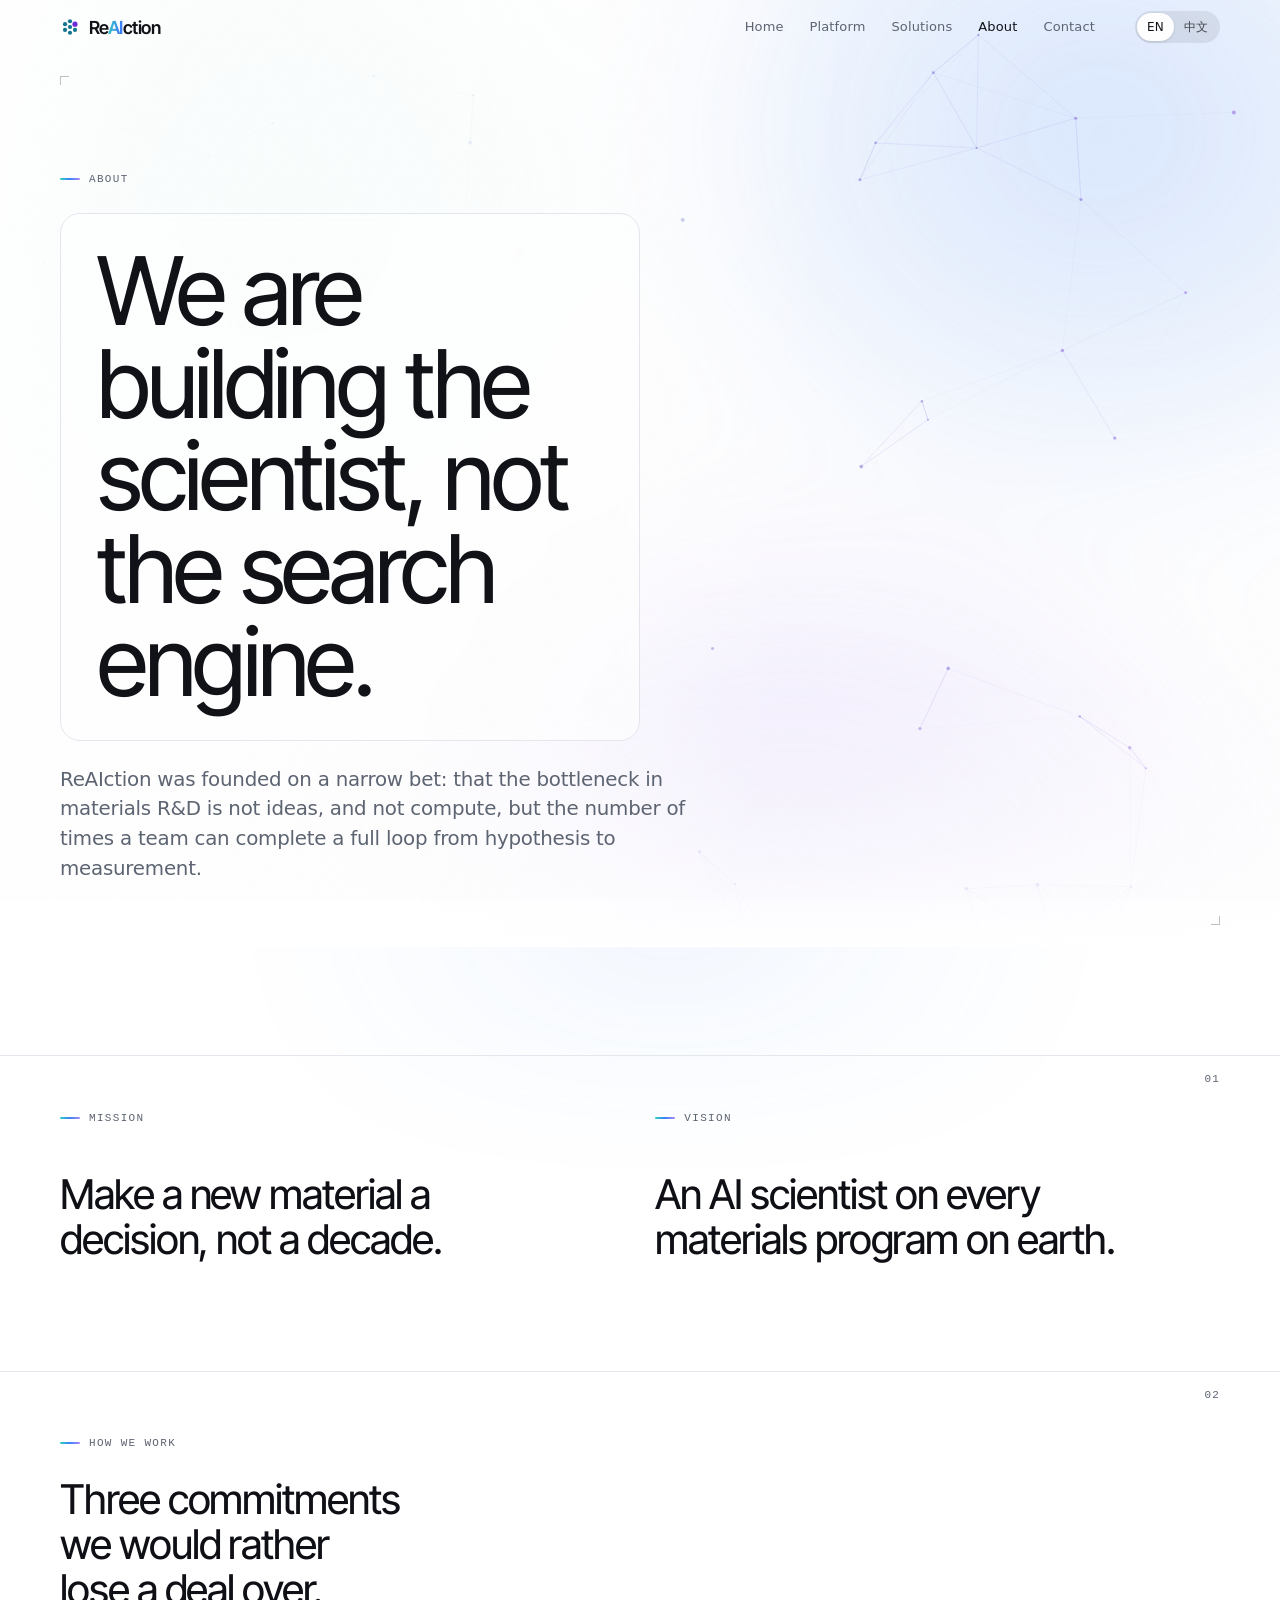
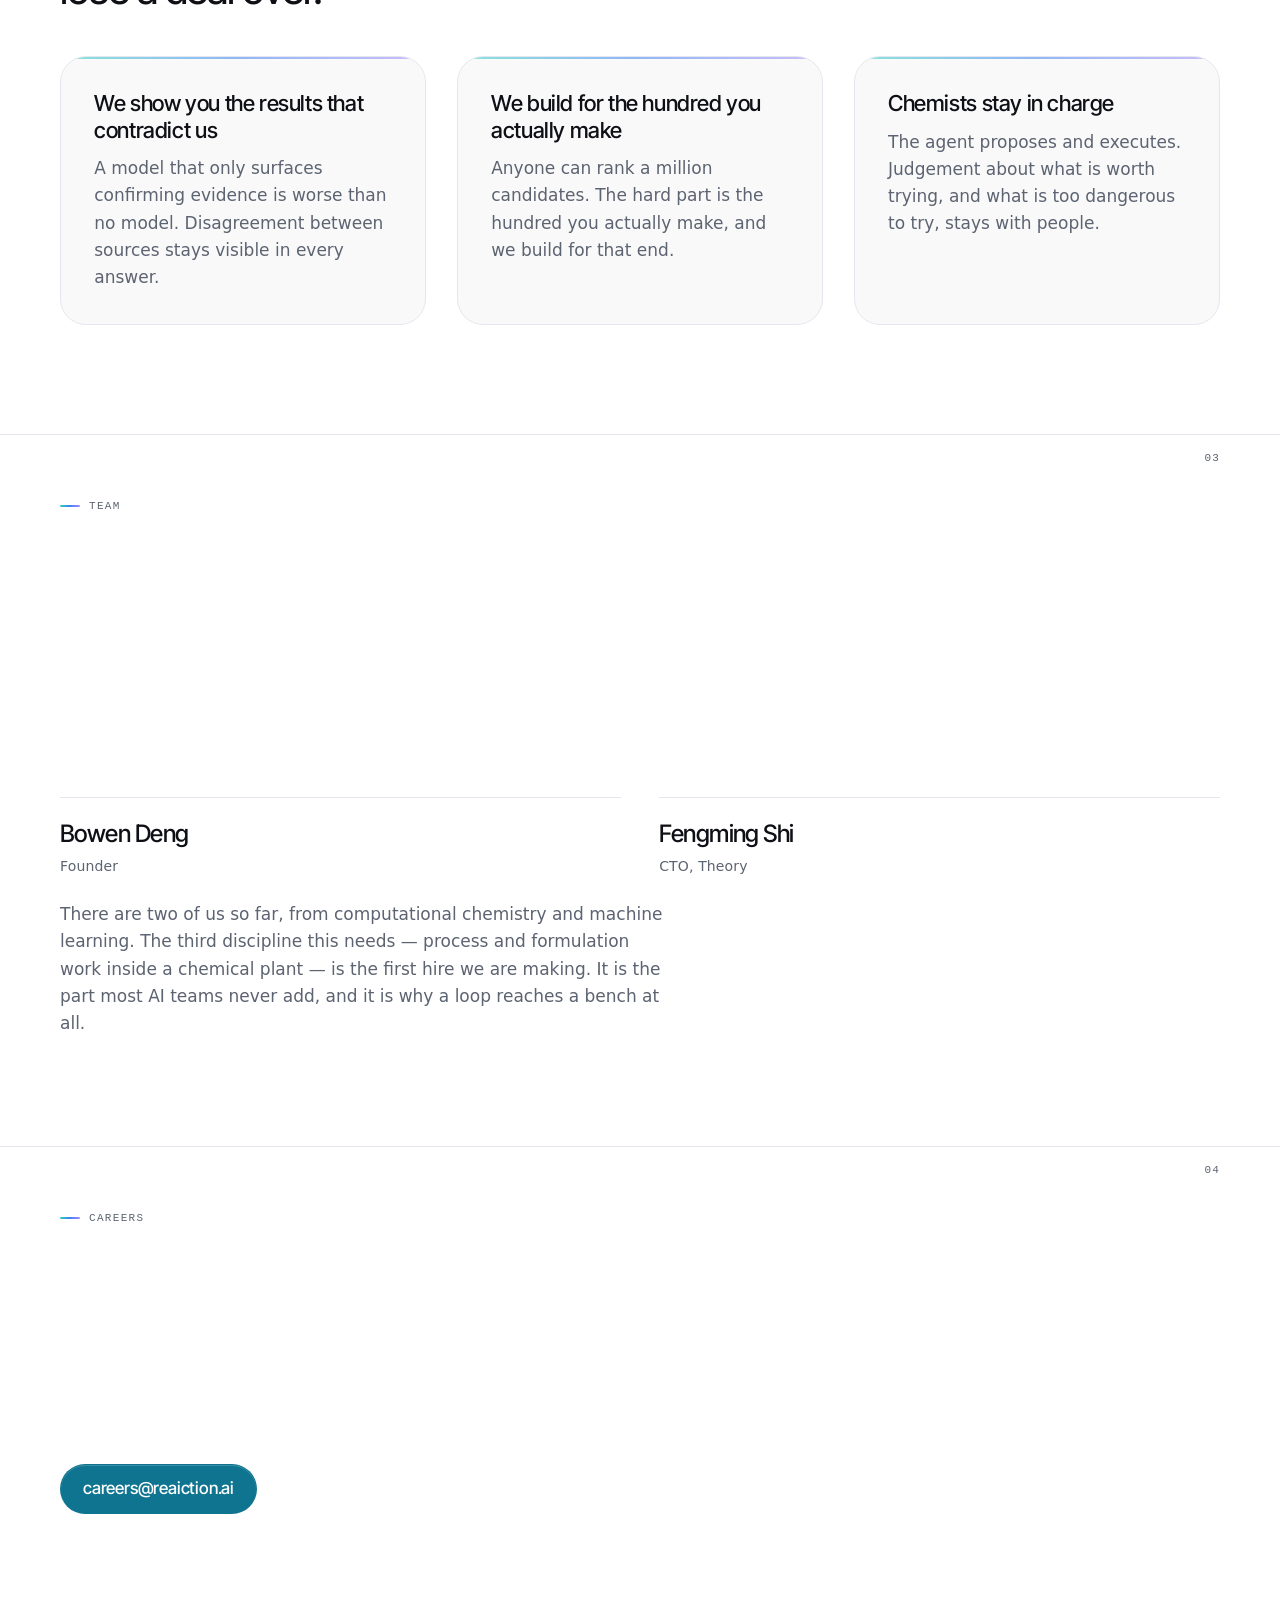
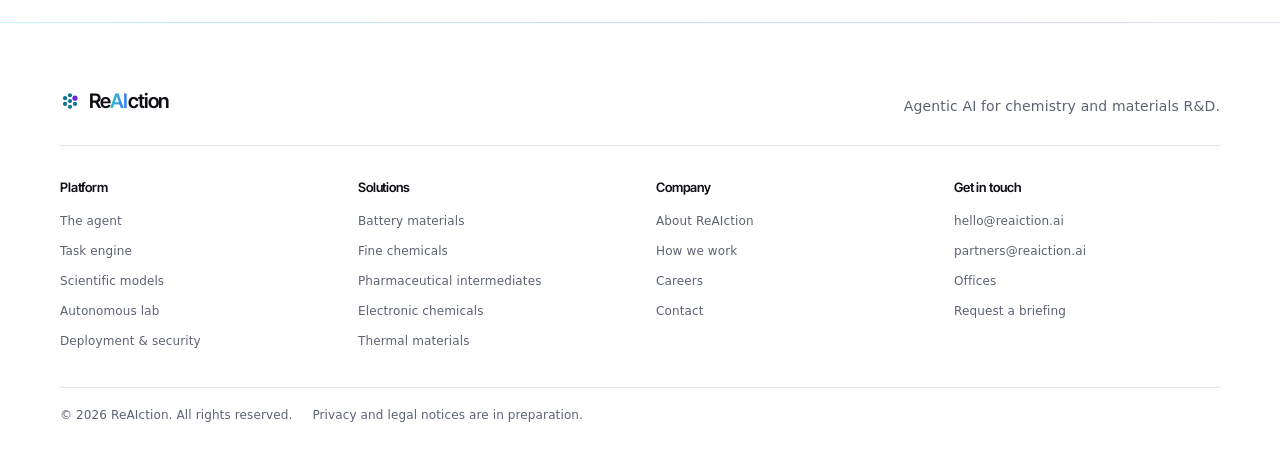
==== about.html @ 0afb1548 "Initial site Static, no build step and no runtime dependencies. Five pages sharing one stylesheet an" ====
<!DOCTYPE html>
<html lang="en" data-lang="en">
<head>
<meta charset="utf-8">
<meta name="viewport" content="width=device-width, initial-scale=1, viewport-fit=cover">
<title data-en="About — ReAIction" data-zh="关于 — 反衍">About — ReAIction</title>
<meta name="description" data-en-content="ReAIction builds agentic AI for materials R&amp;D. Mission, principles, team, and careers." data-zh-content="反衍为材料研发打造智能体 AI。使命、原则、团队与招聘。" content="ReAIction builds agentic AI for materials R&amp;D. Mission, principles, team, and careers.">
<meta name="theme-color" content="#ffffff" media="(prefers-color-scheme: light)">
<meta name="theme-color" content="#000000" media="(prefers-color-scheme: dark)">
<link rel="canonical" href="https://reaiction.github.io/about.html">
<meta property="og:type" content="website">
<meta property="og:site_name" content="ReAIction">
<meta property="og:title" content="About — ReAIction">
<meta property="og:description" content="ReAIction builds agentic AI for materials R&amp;D. Mission, principles, team, and careers.">
<meta property="og:url" content="https://reaiction.github.io/about.html">
<meta property="og:image" content="https://reaiction.github.io/assets/img/og.png">
<meta property="og:image:width" content="1200">
<meta property="og:image:height" content="630">
<meta property="og:image:alt" content="ReAIction — the model proposes it, our lab makes it.">
<meta name="twitter:card" content="summary_large_image">
<meta name="twitter:title" content="About — ReAIction">
<meta name="twitter:description" content="ReAIction builds agentic AI for materials R&amp;D. Mission, principles, team, and careers.">
<meta name="twitter:image" content="https://reaiction.github.io/assets/img/og.png">
<link rel="icon" href="assets/img/mark.svg" type="image/svg+xml">
<link rel="apple-touch-icon" href="assets/img/apple-touch-icon.png">
<link rel="preconnect" href="https://fonts.googleapis.com">
<link rel="preconnect" href="https://fonts.gstatic.com" crossorigin>
<link rel="stylesheet" href="https://fonts.googleapis.com/css2?family=Inter+Tight:wght@300..700&display=swap">
<link rel="stylesheet" href="assets/css/reaiction.css">
</head>
<body>
<a class="skip" href="#main" data-en="Skip to content" data-zh="跳到正文">Skip to content</a>
<header class="header">
  <div class="header__in">
    <a class="brand" href="index.html" data-en-aria-label="ReAIction, home" data-zh-aria-label="反衍 ReAIction，首页" aria-label="ReAIction, home">
      <svg class="brand__mark" width="20" height="20" viewBox="0 0 24 24" aria-hidden="true"><circle cx="12.00" cy="5.10" r="2.5" fill="var(--dry)"/><circle cx="17.98" cy="8.55" r="3.1" fill="var(--wet)"/><circle cx="17.98" cy="15.45" r="2.5" fill="var(--dry)"/><circle cx="12.00" cy="18.90" r="2.5" fill="var(--dry)"/><circle cx="6.02" cy="15.45" r="2.5" fill="var(--dry)"/><circle cx="6.02" cy="8.55" r="2.5" fill="var(--dry)"/><circle cx="12" cy="12" r="2.5" fill="var(--dry)"/></svg><span class="brand__word">Re<span class="brand__ai">AI</span>ction</span><span class="brand__zh" aria-hidden="true">反衍</span>
    </a>
    <nav class="nav" data-en-aria-label="Main" data-zh-aria-label="主导航" aria-label="Main"><a href="index.html" data-en="Home" data-zh="首页">Home</a><a href="technology.html" data-en="Platform" data-zh="平台">Platform</a><a href="solutions.html" data-en="Solutions" data-zh="解决方案">Solutions</a><a href="about.html" data-en="About" data-zh="关于">About</a><a href="contact.html" data-en="Contact" data-zh="联系">Contact</a></nav>
    <div class="header__end">
      <div class="lang" role="group" data-en-aria-label="Language" data-zh-aria-label="语言" aria-label="Language">
        <button type="button" data-lang="en" aria-pressed="true">EN</button>
        <button type="button" data-lang="zh" lang="zh-Hans" aria-pressed="false">中文</button>
      </div>
      <button class="burger" type="button" aria-expanded="false" aria-controls="menu"
              data-en-aria-label="Menu" data-zh-aria-label="菜单" aria-label="Menu">
        <span></span><span></span>
      </button>
    </div>
  </div>
</header>
<nav class="sheet" id="menu" data-open="false" data-en-aria-label="Main" data-zh-aria-label="主导航" aria-label="Main"><a href="index.html" data-en="Home" data-zh="首页">Home</a><a href="technology.html" data-en="Platform" data-zh="平台">Platform</a><a href="solutions.html" data-en="Solutions" data-zh="解决方案">Solutions</a><a href="about.html" data-en="About" data-zh="关于">About</a><a href="contact.html" data-en="Contact" data-zh="联系">Contact</a></nav>
<main id="main" tabindex="-1">

<section class="cover" data-cover="short">
  <canvas class="cover__field" aria-hidden="true"></canvas>
  <div class="cover__bloom" aria-hidden="true"></div>
  <div class="cover__scrim" aria-hidden="true"></div>
  <div class="wrap-wide cover__in">
  <p class="eyebrow reveal" data-en="About" data-zh="关于">About</p>
  <h1 class="display-1 reveal split"
      data-en="We are building the scientist, not the search engine." data-zh="我们要造的是科学家，不是搜索引擎。">We are building the scientist, not the search engine.</h1>
  <p class="lead measure reveal mt-5"
     data-en="ReAIction was founded on a narrow bet: that the bottleneck in materials R&amp;D is not ideas, and not compute, but the number of times a team can complete a full loop from hypothesis to measurement." data-zh="反衍成立于一个很窄的判断：材料研发的瓶颈不是点子，也不是算力，而是一个团队能把“假设到表征”这个完整闭环跑完多少次。">ReAIction was founded on a narrow bet: that the bottleneck in materials R&amp;D is not ideas, and not compute, but the number of times a team can complete a full loop from hypothesis to measurement.</p>

  </div>
  <div class="cover__cue" aria-hidden="true"></div>
</section>

<section class="section">
  <div class="wrap-wide grid grid-2">
    <div class="stack reveal">
      <p class="eyebrow" data-en="Mission" data-zh="使命">Mission</p>
      <h2 class="headline split" data-en="Make a new material a decision, not a decade." data-zh="让做一种新材料变成一个决定，而不是一个十年。">Make a new material a decision, not a decade.</h2>
    </div>
    <div class="stack reveal">
      <p class="eyebrow" data-en="Vision" data-zh="愿景">Vision</p>
      <h2 class="headline split" data-en="An AI scientist on every materials program on earth." data-zh="让地球上每一个材料项目，都有一位 AI 科学家。">An AI scientist on every materials program on earth.</h2>
    </div>
  </div>
</section>

<section class="section" id="values">
  <div class="wrap-wide">
    <p class="eyebrow reveal" data-en="How we work" data-zh="我们怎么做事">How we work</p>
    <h2 class="headline measure reveal split"
        data-en="Three commitments we would rather lose a deal over." data-zh="三条我们宁可丢单也要守住的承诺。">Three commitments we would rather lose a deal over.</h2>
    <div class="grid grid-3 reveal mt-7"><div class="card"><h3 class="title" data-en="We show you the results that contradict us" data-zh="我们会主动报出与结论相反的数据">We show you the results that contradict us</h3><p class="body" data-en="A model that only surfaces confirming evidence is worse than no model. Disagreement between sources stays visible in every answer." data-zh="只呈现支持性证据的模型，比没有模型更糟。来源之间的分歧，在每个回答里都保持可见。">A model that only surfaces confirming evidence is worse than no model. Disagreement between sources stays visible in every answer.</p></div><div class="card"><h3 class="title" data-en="We build for the hundred you actually make" data-zh="我们为你真正会做的那一百个而建">We build for the hundred you actually make</h3><p class="body" data-en="Anyone can rank a million candidates. The hard part is the hundred you actually make, and we build for that end." data-zh="给一百万个候选排序谁都会。难的是你真正会去做的那一百个——我们为这一端而建。">Anyone can rank a million candidates. The hard part is the hundred you actually make, and we build for that end.</p></div><div class="card"><h3 class="title" data-en="Chemists stay in charge" data-zh="化学家说了算">Chemists stay in charge</h3><p class="body" data-en="The agent proposes and executes. Judgement about what is worth trying, and what is too dangerous to try, stays with people." data-zh="智能体负责提出与执行。什么值得试、什么危险到不该试，判断权留给人。">The agent proposes and executes. Judgement about what is worth trying, and what is too dangerous to try, stays with people.</p></div></div>
  </div>
</section>

<section class="section" id="team">
  <div class="wrap-wide">
    <p class="eyebrow reveal" data-en="Team" data-zh="团队">Team</p>
    <h2 class="headline measure reveal split"
        data-en="Computational chemistry, machine learning, and the pilot line. The third is the one most AI teams never add." data-zh="计算化学、机器学习，和中试线。第三样是多数 AI 团队始终没有补上的。">Computational chemistry, machine learning, and the pilot line. The third is the one most AI teams never add.</h2>
    <ul class="people reveal mt-6"><li><b data-en="Bowen Deng" data-zh="邓博文">Bowen Deng</b><span data-en="Founder" data-zh="创始人">Founder</span></li><li><b data-en="Fengming Shi" data-zh="Fengming Shi">Fengming Shi</b><span data-en="CTO, Theory" data-zh="理论 CTO">CTO, Theory</span></li></ul>
    <p class="body measure reveal mt-5"
       data-en="There are two of us so far, from computational chemistry and machine learning. The third discipline this needs — process and formulation work inside a chemical plant — is the first hire we are making. It is the part most AI teams never add, and it is why a loop reaches a bench at all." data-zh="目前是两个人，背景在计算化学与机器学习。这件事需要的第三种人——在化工厂里做过工艺与配方的——是我们要招的第一个人。那是多数 AI 团队始终没有补上的一块，也正因为缺它，闭环落不到实验台上。">There are two of us so far, from computational chemistry and machine learning. The third discipline this needs — process and formulation work inside a chemical plant — is the first hire we are making. It is the part most AI teams never add, and it is why a loop reaches a bench at all.</p>
  </div>
</section>

<section class="section" id="careers">
  <div class="wrap-wide">
    <p class="eyebrow reveal" data-en="Careers" data-zh="招聘">Careers</p>
    <h2 class="headline measure reveal split"
        data-en="If you have ever waited three weeks for a result you could have predicted, we should talk." data-zh="如果你曾为一个本可以预测的结果等过三周，我们该聊聊。">If you have ever waited three weeks for a result you could have predicted, we should talk.</h2>
    <div class="actions reveal mt-6">
      <a class="btn btn--primary" href="mailto:careers@reaiction.ai" data-en="careers@reaiction.ai" data-zh="careers@reaiction.ai">careers@reaiction.ai</a>
    </div>
  </div>
</section>
</main>
<footer class="footer">
  <div class="wrap-wide">
    <div class="footer__top">
      <a class="brand" href="index.html" data-en-aria-label="ReAIction, home" data-zh-aria-label="反衍 ReAIction，首页" aria-label="ReAIction, home"><svg class="brand__mark" width="20" height="20" viewBox="0 0 24 24" aria-hidden="true"><circle cx="12.00" cy="5.10" r="2.5" fill="var(--dry)"/><circle cx="17.98" cy="8.55" r="3.1" fill="var(--wet)"/><circle cx="17.98" cy="15.45" r="2.5" fill="var(--dry)"/><circle cx="12.00" cy="18.90" r="2.5" fill="var(--dry)"/><circle cx="6.02" cy="15.45" r="2.5" fill="var(--dry)"/><circle cx="6.02" cy="8.55" r="2.5" fill="var(--dry)"/><circle cx="12" cy="12" r="2.5" fill="var(--dry)"/></svg><span class="brand__word">Re<span class="brand__ai">AI</span>ction</span><span class="brand__zh" aria-hidden="true">反衍</span></a>
      <p class="caption" data-en="Agentic AI for chemistry and materials R&amp;D." data-zh="面向化学与材料研发的智能体 AI。">Agentic AI for chemistry and materials R&amp;D.</p>
    </div>
    <div class="footer__cols"><div><h3 data-en="Platform" data-zh="平台">Platform</h3><ul><li><a href="technology.html" data-en="The agent" data-zh="智能体">The agent</a></li><li><a href="technology.html#engine" data-en="Task engine" data-zh="任务引擎">Task engine</a></li><li><a href="technology.html#models" data-en="Scientific models" data-zh="科学模型">Scientific models</a></li><li><a href="technology.html#lab" data-en="Autonomous lab" data-zh="自主实验室">Autonomous lab</a></li><li><a href="technology.html#deploy" data-en="Deployment &amp; security" data-zh="部署与安全">Deployment &amp; security</a></li></ul></div><div><h3 data-en="Solutions" data-zh="解决方案">Solutions</h3><ul><li><a href="solutions.html#battery" data-en="Battery materials" data-zh="电池材料">Battery materials</a></li><li><a href="solutions.html#fine" data-en="Fine chemicals" data-zh="精细化工">Fine chemicals</a></li><li><a href="solutions.html#pharma" data-en="Pharmaceutical intermediates" data-zh="医药中间体">Pharmaceutical intermediates</a></li><li><a href="solutions.html#electronic" data-en="Electronic chemicals" data-zh="电子化学品">Electronic chemicals</a></li><li><a href="solutions.html#thermal" data-en="Thermal materials" data-zh="热管理材料">Thermal materials</a></li></ul></div><div><h3 data-en="Company" data-zh="公司">Company</h3><ul><li><a href="about.html" data-en="About ReAIction" data-zh="关于反衍">About ReAIction</a></li><li><a href="about.html#values" data-en="How we work" data-zh="我们怎么做事">How we work</a></li><li><a href="about.html#careers" data-en="Careers" data-zh="招聘">Careers</a></li><li><a href="contact.html" data-en="Contact" data-zh="联系我们">Contact</a></li></ul></div><div><h3 data-en="Get in touch" data-zh="联系方式">Get in touch</h3><ul><li><a href="mailto:hello@reaiction.ai" data-en="hello@reaiction.ai" data-zh="hello@reaiction.ai">hello@reaiction.ai</a></li><li><a href="mailto:partners@reaiction.ai" data-en="partners@reaiction.ai" data-zh="partners@reaiction.ai">partners@reaiction.ai</a></li><li><a href="contact.html#offices" data-en="Offices" data-zh="办公地点">Offices</a></li><li><a href="contact.html" data-en="Request a briefing" data-zh="预约介绍会">Request a briefing</a></li></ul></div></div>
    <div class="footer__base">
      <p class="legal" data-en="© 2026 ReAIction. All rights reserved." data-zh="© 2026 反衍科技。保留所有权利。">© 2026 ReAIction. All rights reserved.</p>
      <p class="legal" data-en="Privacy and legal notices are in preparation." data-zh="隐私政策与法律声明编制中。">Privacy and legal notices are in preparation.</p>
      <!-- Social links intentionally omitted until the accounts exist. -->

    </div>
  </div>
</footer>
<script src="assets/js/reaiction.js"></script>
</body>
</html>
---- assets/css/reaiction.css ----
/* ============================================================================
   ReAIction
   Design system. Grounded in Apple's HIG foundations:
     color.md · typography.md · layout.md · accessibility.md · liquid-glass.md
   Two layers only (liquid-glass.md "The two layers"):
     functional layer (site header, mobile sheet) = glass
     content layer (everything else)              = opaque surfaces, never glass
   ========================================================================== */

/* ---------- Tokens ------------------------------------------------------- */
:root {
  color-scheme: light dark;

  /* Surfaces. Five graded levels rather than three, so components separate by
     depth instead of needing a border. Level 4 is fill-only — --text-2 lands at
     4.53:1 there, fine, but it is not a reading surface. */
  --surface-1:     #ffffff;   /* page */
  --surface-2:     #fbfbfd;   /* minimal  — cards on the page */
  --surface-3:     #f5f5f7;   /* subtle   — section bands */
  --surface-4:     #ebebf0;   /* moderate — fills, hover grounds */
  --surface-5:     #0b0b0d;   /* inverse  */
  --bg:            var(--surface-1);
  --bg-elevated:   var(--surface-3);
  --bg-sunken:     var(--surface-4);
  --bg-inverse:    var(--surface-5);

  /* Content — every value below is measured against --bg / --bg-elevated */
  --text:          #1d1d1f;  /* 16.83:1 on #fff */
  --text-2:        #6a6a6f;  /* 5.38 / 5.20 / 4.94 / 4.53 across surfaces 1-4 */
  /* LARGE TEXT ONLY (>=18px, or >=14px bold), and verified on all four
     surfaces rather than only on white. */
  --text-3:        #777d89;  /* 4.13 / 4.05 / 3.86 / 3.49 across surfaces 1-4 */
  --text-inverse:  #f5f5f7;
  --text-inverse-2:#a1a1a6;

  /* Signal. One colour, one meaning.
     --dry = computation / in silico.   --wet = experiment / in the lab. */
  --dry:           #0b5fd0;  /* 5.90:1 on #fff */
  --wet:           #a8430b;  /* 6.05:1 on #fff */

  --on-accent:     #ffffff;  /* 5.90:1 on --dry */

  /* Signals as they must appear ON the inverse surface. A section that flips
     the surface has to flip these too, or blue-on-black lands at 3.3:1. */
  --dry-inverse:   #6aa9ff;  /* 8.18:1 on #0b0b0d */
  --wet-inverse:   #ff9d5c;  /* 9.58:1 on #0b0b0d */
  --on-accent-inverse: #00142e; /* 7.66:1 on --dry-inverse */

  /* State, not signal: reusing --wet for errors would make "experiment"
     and "invalid input" the same orange. */
  --danger:        #c00d0d;
  --hairline:      #d2d2d7;
  --hairline-strong:#949499;  /* 3.02:1 on #fff — control borders */

  /* Functional layer material */
  --glass-fill:    rgba(255,255,255,.72);
  --glass-blur:    saturate(180%) blur(20px);
  --glass-edge:    rgba(0,0,0,.09);
  /* Glass is four stacked optical effects, not one blur
     (apple-web › liquid-glass.md). These are layers 3 and 4. */
  --glass-specular: rgba(255,255,255,.55);   /* light catching the top edge */
  --glass-inner:    rgba(255,255,255,.18);   /* faint inner glow */
  --glass-rim:      rgba(0,0,0,.06);         /* hairline vs any background */
  /* A large surface stays more opaque than a 48px bar. */
  --glass-fill-lg: rgba(255,255,255,.93);
  /* The bar's appearance when dark content sits beneath it. Measured: without
     this, 13px labels composite to 2.64:1 over --bg-inverse. */
  --glass-fill-inv:rgba(18,18,20,.74);
  --glass-edge-inv:rgba(255,255,255,.14);

  /* Type */
  --font-ui: -apple-system, BlinkMacSystemFont, "SF Pro Text", "SF Pro Display",
             "Helvetica Neue", "Segoe UI", system-ui, "PingFang SC",
             "Hiragino Sans GB", "Microsoft YaHei", sans-serif;
  /* The evidence voice: every real number on this site is set in mono. */
  --font-mono: ui-monospace, "SF Mono", SFMono-Regular, Menlo, Consolas,
               "Roboto Mono", monospace;

  /* Layout */
  --page:     980px;   /* Apple's content measure */
  --page-wide:1240px;
  --gutter:   clamp(20px, 5vw, 48px);
  --nav-h:    48px;

  /* Spacing. Five steps, not the fourteen ad-hoc values this replaced.
     20 and 22 are not distinguishable; a scale that fine is noise. */
  --pad-card: clamp(24px, 3vw, 36px);
  --space-4:  16px;
  --space-5:  24px;
  --space-6:  32px;
  --space-7:  44px;

  --radius:   18px;
  --radius-lg:28px;
  --radius-pill: 980px;

  /* Motion. Springs, not durations, for anything the user can touch
     (apple-web › motion-physics.md). Encoded as CSS linear() so the site keeps
     its zero-dependency budget — Apple's ship values, sampled from the
     underdamped step response. */
  --ease: cubic-bezier(.22,.61,.36,1);                    /* entrances only */
  --ease-spring: linear(0.0000 0.0%, 0.0871 4.5%, 0.2566 9.1%, 0.4317 13.6%, 0.5826 18.2%, 0.7019 22.7%, 0.7913 27.3%, 0.8562 31.8%, 0.9021 36.4%, 0.9340 40.9%, 0.9559 45.5%, 0.9707 50.0%, 0.9807 54.5%, 0.9873 59.1%, 0.9917 63.6%, 0.9946 68.2%, 0.9965 72.7%, 0.9977 77.3%, 0.9985 81.8%, 0.9991 86.4%, 0.9994 90.9%, 0.9996 95.5%, 1.0000 100.0%);   /* ζ=1.0 r=0.35 */
  --tracking-tight: -0.022em;   /* 28pt+ */
  --tracking-snug:  -0.014em;   /* 20–26pt */
  --tracking-wide:   0.01em;    /* <=13pt — positive, the part most sites miss */
  --ease-spring-drawer: linear(0.0000 0.0%, 0.0773 3.8%, 0.2430 7.7%, 0.4293 11.5%, 0.6000 15.4%, 0.7393 19.2%, 0.8439 23.1%, 0.9170 26.9%, 0.9645 30.8%, 0.9928 34.6%, 1.0077 38.5%, 1.0140 42.3%, 1.0151 46.2%, 1.0136 50.0%, 1.0110 53.8%, 1.0082 57.7%, 1.0056 61.5%, 1.0036 65.4%, 1.0021 69.2%, 1.0011 73.1%, 1.0004 76.9%, 1.0001 80.8%, 0.9999 84.6%, 0.9998 88.5%, 0.9998 92.3%, 0.9998 96.2%, 1.0000 100.0%);   /* ζ=0.8 r=0.30 */
  --shadow-glass: 0 1px 2px rgba(0,0,0,.04), 0 8px 24px rgba(0,0,0,.08);

  /* State layers. Hover and press are a translucent wash of the element's own
     colour, not a different colour — so feedback stays consistent on any
     ground. Filled surfaces need a heavier wash to read against their fill. */
  --state-hover:  color-mix(in srgb, currentColor 8%,  transparent);
  --state-press:  color-mix(in srgb, currentColor 12%, transparent);
  --state-hover-on-fill: color-mix(in srgb, currentColor 16%, transparent);
  --state-press-on-fill: color-mix(in srgb, currentColor 24%, transparent);
}

@media (prefers-color-scheme: dark) {
  :root:not([data-theme="light"]) {
    --surface-1:     #000000;
    --surface-2:     #0a0a0c;
    --surface-3:     #131316;
    --surface-4:     #1c1c1f;
    --surface-5:     #f5f5f7;

    --text:          #f5f5f7;  /* 19.29:1 on #000 */
    --text-2:        #a1a1a6;  /*  8.16:1 */
    --text-3:        #86868b;  /*  5.80:1 — clears 4.5:1 in dark */
    --text-inverse:  #1d1d1f;
    --text-inverse-2:#4b4b50;

    --dry:           #6aa9ff;  /*  8.73:1 on #000 */
    --dry-soft:      #10203a;
    --wet:           #ff9d5c;  /* 10.23:1 on #000 */
    --wet-soft:      #2a1608;

    --on-accent:     #00142e;
    --dry-inverse:#0b5fd0; --wet-inverse:#a8430b; --on-accent-inverse:#ffffff;

    --danger:        #ff6b6b;
    --hairline:      #38383c;
    --hairline-strong:#5c5c62;

    --glass-fill:    rgba(18,18,20,.72);
    --glass-edge:    rgba(255,255,255,.12);
    --glass-specular: rgba(255,255,255,.12);
    --glass-inner:    rgba(255,255,255,.06);
    --glass-rim:      rgba(0,0,0,.40);
    --glass-fill-lg: rgba(18,18,20,.94);
    --glass-fill-inv:rgba(255,255,255,.80);
    --glass-edge-inv:rgba(0,0,0,.10);
  }
}
:root[data-theme="dark"] {
  --surface-1:#000; --surface-2:#0a0a0c; --surface-3:#131316; --surface-4:#1c1c1f; --surface-5:#f5f5f7;
  --text:#f5f5f7; --text-2:#a1a1a6; --text-3:#86868b;
  --text-inverse:#1d1d1f; --text-inverse-2:#4b4b50;
  --dry:#6aa9ff; --dry-soft:#10203a; --wet:#ff9d5c; --wet-soft:#2a1608;
  --danger:#ff6b6b; --on-accent:#00142e; --hairline:#38383c; --hairline-strong:#5c5c62;
  --dry-inverse:#0b5fd0; --wet-inverse:#a8430b; --on-accent-inverse:#ffffff;
  --glass-fill:rgba(18,18,20,.72); --glass-edge:rgba(255,255,255,.12);
  --glass-specular:rgba(255,255,255,.12); --glass-inner:rgba(255,255,255,.06); --glass-rim:rgba(0,0,0,.40);
  --glass-fill-lg:rgba(18,18,20,.94); --glass-fill-inv:rgba(255,255,255,.80); --glass-edge-inv:rgba(0,0,0,.10);
}

/* Increase Contrast — accessibility.md */
@media (prefers-contrast: more) {
  :root, :root[data-theme] { --text-2:#4b4b50; --text-3:#4b4b50; --hairline:#8a8a90; --glass-fill:rgba(255,255,255,.96); --glass-rim:rgba(0,0,0,.45); --glass-specular:rgba(255,255,255,.7); }
  @media (prefers-color-scheme: dark) {
    :root:not([data-theme="light"]) { --text-2:#d2d2d7; --text-3:#d2d2d7; --hairline:#7a7a82; --glass-fill:rgba(10,10,12,.97); --glass-rim:rgba(255,255,255,.45); --glass-specular:rgba(255,255,255,.3); }
  }
}
/* Reduce Transparency — liquid-glass.md checklist #5 */
@media (prefers-reduced-transparency: reduce) {
  :root, :root[data-theme] { --glass-fill:#ffffff; --glass-blur:none; }
  @media (prefers-color-scheme: dark) { :root:not([data-theme="light"]) { --glass-fill:#000000; } }
}

/* ---------- Reset -------------------------------------------------------- */
*,*::before,*::after { box-sizing: border-box; }
/* 100% = the browser's own font-size preference, which px type ignores. */
html { font-size: 100%; -webkit-text-size-adjust: 100%; scroll-behavior: smooth; }
/* SF ships Text and Display optical cuts; the OS only swaps them if asked. */
body, input, button, textarea, select { font-optical-sizing: auto; }
@media (prefers-reduced-motion: reduce) { html { scroll-behavior: auto; } }

body {
  margin: 0;
  font-family: var(--font-ui);
  font-size: 1.0625rem;              /* HIG body default */
  line-height: 1.5;
  color: var(--text);
  background: var(--bg);
  -webkit-font-smoothing: antialiased;
  text-rendering: optimizeLegibility;
  overflow-wrap: break-word;
}
img, svg { display: block; max-width: 100%; }
h1,h2,h3,h4,p,figure,blockquote { margin: 0; }
ul,ol { margin: 0; padding: 0; list-style: none; }
a { color: inherit; text-decoration: none; }
button { font: inherit; color: inherit; }

/* Keyboard focus is always visible — accessibility.md */
:focus-visible {
  outline: 2px solid var(--dry);
  outline-offset: 3px;
  border-radius: 6px;
}
:focus:not(:focus-visible) { outline: none; }

.skip {
  position: absolute; left: 50%; top: 8px; translate: -50% -200%;
  z-index: 200; padding: 12px 20px; border-radius: var(--radius-pill);
  background: var(--dry); color: var(--on-accent); font-size: 0.875rem; font-weight: 600;
  transition: translate .2s var(--ease);
}
.skip:focus { translate: -50% 0; }

/* ---------- Type scale --------------------------------------------------- */
.display-1 {
  font-size: clamp(2.5rem, 7vw, 5rem); line-height: 1.05;
  letter-spacing: -0.022em; font-weight: 600; text-wrap: balance;
}
.display-2 {
  font-size: clamp(2rem, 4.6vw, 3.5rem); line-height: 1.08;
  letter-spacing: -0.02em; font-weight: 600; text-wrap: balance;
}
.headline {
  font-size: clamp(1.5rem, 2.8vw, 2.5rem); line-height: 1.15;
  letter-spacing: -0.016em; font-weight: 600; text-wrap: balance;
}
.title    { font-size: 1.3125rem; line-height: 1.2; letter-spacing: var(--tracking-snug); font-weight: 600; }
.lead     { font-size: clamp(1.1875rem, 1.7vw, 1.4375rem); line-height: 1.45; letter-spacing: -0.008em; color: var(--text-2); }
.body     { font-size: 1.0625rem; line-height: 1.55; color: var(--text-2); }
.caption  { font-size: 0.875rem; line-height: 1.45; letter-spacing: var(--tracking-wide); color: var(--text-2); }
.legal    { font-size: 0.75rem; line-height: 1.5; letter-spacing: var(--tracking-wide); color: var(--text-2); } /* never --text-3 */

/* The eyebrow is mono because it labels, it doesn't speak. */
/* The gap to whatever follows belongs to the label, not to each page. */
.eyebrow + * { margin-top: var(--space-4); }

.eyebrow {
  font-family: var(--font-mono);
  font-size: 0.75rem; letter-spacing: .08em; text-transform: uppercase;
  color: var(--text-2); font-weight: 500;
}

/* CJK needs more size than Latin at the same optical weight: 11px mono loses
   stroke detail in Chinese, and uppercase does nothing for it. The micro-label
   scale lifts and the transform drops when the page is in Chinese. */
[data-lang="zh"] :is(.eyebrow, .chip, .loop__idx, .loop__back, .people em, .rowlist span) {
  font-size: 0.8125rem;
  letter-spacing: .04em;
  text-transform: none;
}

/* ---------- Layout ------------------------------------------------------- */
.wrap      { width: 100%; max-width: var(--page);      margin-inline: auto; padding-inline: var(--gutter); }
.wrap-wide { width: 100%; max-width: var(--page-wide); margin-inline: auto; padding-inline: var(--gutter); }

.section        { padding-block: clamp(64px, 9vw, 128px); }
.section--tight { padding-block: clamp(48px, 6vw, 80px); }
.section--elev    { background: var(--bg-elevated); }

/* An inverse section flips the surface, so it redefines the tokens rather than
   overriding each component. Everything inside it — cards, hairlines, buttons,
   signal colours — then resolves against the surface it is actually on. */
.section--inverse {
  background: var(--bg-inverse);
  color: var(--text-inverse);
  --bg:              var(--bg-inverse);
  --text:            var(--text-inverse);
  --text-2:          var(--text-inverse-2);
  --text-3:          var(--text-inverse-2);
  --surface-2:       color-mix(in srgb, var(--text-inverse)  4%, var(--bg-inverse));
  --bg-elevated:     color-mix(in srgb, var(--text-inverse)  7%, var(--bg-inverse));
  --bg-sunken:       color-mix(in srgb, var(--text-inverse) 12%, var(--bg-inverse));
  --hairline:        color-mix(in srgb, var(--text-inverse) 20%, var(--bg-inverse));
  --hairline-strong: color-mix(in srgb, var(--text-inverse) 36%, var(--bg-inverse));
  --dry:             var(--dry-inverse);
  --wet:             var(--wet-inverse);
  --accent:          var(--dry-inverse);
  --on-accent:       var(--on-accent-inverse);
}

/* Flex gap, not sibling margins: --gap inherits, so with margins a nested
   stack that sets its own --gap would also shrink its parent's spacing. */
.stack { display: flex; flex-direction: column; gap: var(--gap, 20px); }
.measure { max-width: 62ch; }
.center  { text-align: center; margin-inline: auto; }

.grid { display: grid; gap: clamp(20px, 2.4vw, 32px); }
@media (min-width: 720px)  { .grid-2 { grid-template-columns: repeat(2, 1fr); } }
@media (min-width: 720px)  { .grid-3 { grid-template-columns: repeat(2, 1fr); } }
@media (min-width: 1000px) { .grid-3 { grid-template-columns: repeat(3, 1fr); } }
@media (min-width: 720px)  { .grid-4 { grid-template-columns: repeat(2, 1fr); } }
@media (min-width: 1000px) { .grid-4 { grid-template-columns: repeat(4, 1fr); } }

/* ---------- State layers -------------------------------------------------
   Every surface a person can press gets the same wash of its own colour, so
   feedback is identical on white, on an elevated band, and on the inverse
   section. Applied only to things with a surface — inline text links keep an
   underline and nav links change colour, which is the platform behaviour.
   Cards are excluded on purpose: they signal hover by lifting, and a dark wash
   on something moving toward you contradicts itself. */
.btn, .sheet a, .lang button, .burger, .footer li a {
  background-image: linear-gradient(transparent, transparent);
  transition: background-image .1s var(--ease);
}
:is(.btn, .sheet a, .lang button, .burger, .footer li a):hover {
  background-image: linear-gradient(var(--state-hover), var(--state-hover));
}
:is(.btn, .sheet a, .lang button, .burger, .footer li a):active {
  background-image: linear-gradient(var(--state-press), var(--state-press));
}
/* On a filled surface the wash is the label's colour and needs more of it. */
.btn--primary:hover { background-image: linear-gradient(var(--state-hover-on-fill), var(--state-hover-on-fill)); }
.btn--primary:active { background-image: linear-gradient(var(--state-press-on-fill), var(--state-press-on-fill)); }

.mt-4 { margin-top: var(--space-4); }
.mt-5 { margin-top: var(--space-5); }
.mt-6 { margin-top: var(--space-6); }
.mt-7 { margin-top: var(--space-7); }

/* ---------- Buttons ------------------------------------------------------ */
/* One prominent action per view — buttons.md / liquid-glass.md colour budget */
.btn {
  display: inline-flex; align-items: center; justify-content: center; gap: 6px;
  min-height: 44px; padding: 11px 22px;       /* >= 44pt touch target */
  border: 1px solid transparent; border-radius: var(--radius-pill);
  font-size: 1.0625rem; font-weight: 500; letter-spacing: -0.01em;
  cursor: pointer;
  /* Feedback begins on pointer-down and must not lag it. */
  transition: background-image .1s var(--ease), color .22s var(--ease),
              border-color .22s var(--ease), scale .1s var(--ease);
}
.btn:active { scale: .97; }
.btn--primary   { background: var(--dry); color: var(--on-accent); }
.btn--secondary { background: transparent; border-color: var(--hairline-strong); color: var(--text); }
.btn--secondary:hover { border-color: var(--text-2); }

/* Text link with chevron */
.link {
  display: inline-flex; align-items: center; gap: 4px;
  min-height: 28px;                            /* >= 28pt pointer target */
  color: var(--dry); font-size: 1.0625rem; font-weight: 400;
}
.link::after { content: "\203A"; font-size: 1.15em; line-height: 1; translate: 0 -1px; transition: translate .22s var(--ease); }
.link:hover { text-decoration: underline; text-underline-offset: 3px; }
.link:hover::after { translate: 3px -1px; }
@media (max-width: 899px) { .link { min-height: 44px; } }

.link-inline {
  display: inline-flex; align-items: center; min-height: 28px;
  color: var(--dry);
}
@media (max-width: 899px) { .link-inline { min-height: 44px; } }
.link-inline:hover { text-decoration: underline; text-underline-offset: 3px; }

.actions { display: flex; flex-wrap: wrap; gap: 14px 24px; align-items: center; }

/* ============================================================================
   THE MEASUREMENT RULE — currently unused, kept deliberately.

   It was removed from the hero and the About page because the numbers in it
   were not ours: 10^60 is the textbook estimate of drug-like chemical space,
   and the 10yr -> 18mo timeline was invented. A company whose argument is
   "we measure it" cannot open with someone else's statistic, and the tick
   positions were spaced for looks rather than computed from the values.

   Bring it back the day there is a real funnel to show — an actual campaign's
   240,000 -> 1,800 -> 46 -> 3 — and compute --at from log10 of each value.
   ========================================================================== */
/* SIGNATURE — the measurement rule.
   A hairline, ticks, and mono labels. It appears only where there is a real
   number; never as decoration. Each stop is a zero-width anchor at --at, so
   the tick, the value, and the label line up exactly on the same x.
   The line's colour carries the handoff: --dry up to --handoff, --wet after.
   ========================================================================== */
.rule { --tick: var(--hairline-strong); --handoff: 100%; }

.rule__track {
  position: relative; height: 1px; background: var(--hairline);
  margin-block: 64px 46px;
}
.rule__progress {
  position: absolute; inset: 0;
  background: linear-gradient(90deg,
              var(--dry) 0 var(--handoff), var(--wet) var(--handoff) 100%);
}
/* Animated by clipping, so the gradient stays fixed to the track, not to the
   growing element. Visible immediately when scripting is unavailable. */
.js .rule__progress { clip-path: inset(0 100% 0 0); transition: clip-path 1.1s var(--ease); }
.js .is-revealed .rule__progress { clip-path: inset(0 0 0 0); }
@media (prefers-reduced-motion: reduce) {
  .js .rule__progress { transition: none; clip-path: inset(0 0 0 0); }
}

.rule__stop { position: absolute; top: 0; left: var(--at); width: 0; }
.rule__stop::before {
  content: ""; position: absolute; left: 0; top: 0;
  width: 1px; height: 9px; background: var(--tick);
}
.rule__value {
  position: absolute; bottom: 13px; left: 0; translate: -50% 0; white-space: nowrap;
  font-family: var(--font-mono); font-size: clamp(0.9375rem, 1.9vw, 1.375rem);
  font-weight: 500; letter-spacing: -0.01em; color: var(--text);
}
.rule__label {
  position: absolute; top: 17px; left: 0; translate: -50% 0; white-space: nowrap;
  font-family: var(--font-mono); font-size: 0.6875rem; letter-spacing: .06em;
  text-transform: uppercase; color: var(--text-2);
}
/* The end stops align to the ends of the line rather than overhanging them.
   Addressed by modifier, not :first-child — the progress bar is the track's
   real first child, so a positional selector silently misses the first stop. */
.rule__stop--start .rule__value,
.rule__stop--start .rule__label { translate: 0 0; }
.rule__stop--end   .rule__value,
.rule__stop--end   .rule__label { translate: -100% 0; }

.rule__stop--wet .rule__value { color: var(--wet); }
.rule__stop--wet::before      { background: var(--wet); }
.rule__note { margin-top: 8px; }

/* Compact width: the rule becomes a plain list. Same information, no overlap. */
@media (max-width: 719px) {
  .rule__track { height: auto; background: none; margin-block: 0 20px; }
  .rule__progress { display: none; }
  .rule__stop {
    position: static; width: auto; display: flex; justify-content: space-between;
    align-items: baseline; gap: 16px; padding-block: 13px;
    border-top: 1px solid var(--hairline);
  }
  .rule__stop::before { display: none; }
  .rule__value { position: static; translate: none !important; font-size: 1.1875rem; order: 2; }
  .rule__label { position: static; translate: none !important; order: 1; white-space: normal; }
  .rule__stop:first-of-type { border-top: 0; }
}

/* ---------- Cards -------------------------------------------------------- */
/* Content layer: opaque surfaces. No glass here (liquid-glass.md rule 1). */
.card {
  background: var(--bg-elevated);
  border: 1px solid transparent;
  border-radius: var(--radius-lg);
  padding: var(--pad-card);
  display: flex; flex-direction: column; gap: 12px;
  transition: translate .3s var(--ease), box-shadow .3s var(--ease);
}
.section--elev .card { background: var(--surface-2); border-color: transparent; }
.section--inverse .card { background: var(--bg-elevated); border-color: var(--hairline); }
a.card:hover { translate: 0 -3px; box-shadow: var(--shadow-glass); }
@media (prefers-reduced-motion: reduce) { a.card:hover { translate: none; } }


/* Stage chip used by the loop diagram */
.chip {
  display: inline-flex; align-items: center; gap: 7px;
  font-family: var(--font-mono); font-size: 0.6875rem; letter-spacing: .06em;
  text-transform: uppercase; color: var(--text-2);
}
.chip::before { content:""; width: 7px; height: 7px; border-radius: 50%; background: currentColor; }
.chip--dry { color: var(--dry); }
.chip--wet { color: var(--wet); }

/* ---------- Row list -----------------------------------------------------
   A label and its value, one per row. Used for the team masthead and for
   offices: three cards in a half-width column wrapped every place name onto
   three lines, where a row reads in one pass at a third of the height. */
.rowlist { border-top: 1px solid var(--hairline); }
.rowlist li {
  display: flex; justify-content: space-between; align-items: baseline;
  gap: 16px; padding-block: 14px;
  border-bottom: 1px solid var(--hairline);
}
.rowlist b { font-size: 1.0625rem; font-weight: 600; letter-spacing: var(--tracking-snug); }
.rowlist span { font-size: 0.875rem; letter-spacing: var(--tracking-wide); color: var(--text-2); text-align: right; }

/* ---------- People -------------------------------------------------------
   Name, role, affiliation stacked; a bio paragraph slots in underneath when
   there is one. Two columns so it holds a founding pair without looking thin. */
.people { display: grid; gap: clamp(24px, 3vw, 40px); }
@media (min-width: 720px) { .people { grid-template-columns: repeat(2, 1fr); } }
.people li { padding-top: 18px; border-top: 1px solid var(--hairline); }
.people b    { display: block; font-size: 1.3125rem; font-weight: 600;
               letter-spacing: var(--tracking-snug); }
.people span { display: block; margin-top: 4px; font-size: 0.875rem;
               letter-spacing: var(--tracking-wide); color: var(--text-2); }
.people em   { display: block; margin-top: 2px; font-style: normal;
               font-family: var(--font-mono); font-size: 0.6875rem;
               letter-spacing: .06em; text-transform: uppercase; color: var(--text-2); }
.people p    { margin-top: 12px; font-size: 1.0625rem; line-height: 1.55; color: var(--text-2); }

/* ---------- Definition list ---------------------------------------------
   A term-and-explanation pair reads as a reference entry, not a marketing
   card. Used where the content is definitional rather than promotional. */
.deflist { border-top: 1px solid var(--hairline); }
.deflist > div {
  display: grid; gap: 6px 32px; padding-block: 22px;
  border-bottom: 1px solid var(--hairline);
}
@media (min-width: 760px) { .deflist > div { grid-template-columns: 220px 1fr; gap: 0 32px; } }
.deflist dt { font-size: 1.0625rem; font-weight: 600; letter-spacing: -0.01em; }
.deflist dd { margin: 0; font-size: 1.0625rem; line-height: 1.55; color: var(--text-2); }

/* ---------- Loop diagram ------------------------------------------------- */
.loop { display: grid; gap: 0; }
.loop__row { display: grid; gap: 1px; background: var(--hairline); border-block: 1px solid var(--hairline); }
@media (min-width: 860px) { .loop__row { grid-template-columns: repeat(5, 1fr); } }
.loop__cell {
  background: var(--bg); padding: var(--pad-card);
  display: flex; flex-direction: column; gap: 12px;
}
.section--elev .loop__cell    { background: var(--bg-elevated); }
.loop__idx { font-family: var(--font-mono); font-size: 0.6875rem; color: var(--text-2); letter-spacing: .06em; }
.loop__back {
  display: flex; align-items: center; gap: 10px; padding-top: 16px;
  font-family: var(--font-mono); font-size: 0.6875rem; letter-spacing: .06em;
  text-transform: uppercase; color: var(--text-2);
}
.loop__back svg { flex: 0 0 auto; }

/* ---------- Header (functional layer — the only glass on the site) ------- */
.header {
  position: fixed; inset: 0 0 auto 0; z-index: 100;
  /* Stays pinned at 0 and absorbs the phone's top inset into its own padding,
     so the bar reaches the edge while its contents clear the system UI. */
  padding-top: env(safe-area-inset-top, 0px);
  background: var(--glass-fill);
  -webkit-backdrop-filter: var(--glass-blur);
          backdrop-filter: var(--glass-blur);
  /* A bar flush to the viewport top has no visible top edge, so the specular
     highlight of the full recipe would be off-screen. What it does need is the
     hairline rim and the depth shadow that make it float above content. */
  box-shadow:
    0 0.5px 0 var(--glass-rim),
    var(--shadow-glass);
}
/* Liquid Glass adapts between a light and a dark appearance in response to the
   content beneath it (color.md › Liquid Glass color). The system samples
   luminance; on the web we sample geometry in reaiction.js and stamp this. */
.header[data-under="inverse"] {
  /* color must be re-declared, not just the token: anything that inherits an
     already-computed color (the wordmark) will not pick up a token change. */
  color: var(--text-inverse);
  --glass-fill: var(--glass-fill-inv);
  --glass-edge: var(--glass-edge-inv);
  --text:       var(--text-inverse);
  --text-2:     var(--text-inverse-2);
  --dry:        var(--dry-inverse);
}

.header__in {
  height: var(--nav-h); max-width: var(--page-wide); margin-inline: auto;
  padding-inline: var(--gutter);
  display: flex; align-items: center; gap: 12px;
}
.brand { display: flex; align-items: center; gap: 9px; min-height: 44px; padding-right: 8px; }
.brand__mark { flex: 0 0 auto; }
.brand__word { font-size: 1.0625rem; font-weight: 600; letter-spacing: -0.02em; }
/* The embedded AI is the name's whole point, so it is the one place the
   wordmark spends colour — and it spends the "computation" token, the same
   one the loop diagram uses for the dry-lab half. */
.brand__ai { color: var(--dry); }

.nav { display: none; margin-left: auto; }
@media (min-width: 900px) { .nav { display: flex; align-items: center; gap: 2px; } }
.nav a {
  display: inline-flex; align-items: center; height: var(--nav-h);
  padding-inline: 12px; font-size: 0.8125rem; letter-spacing: var(--tracking-wide); color: var(--text-2);
  transition: color .18s var(--ease);
}
.nav a:hover { color: var(--text); }
.nav a[aria-current="page"] { color: var(--text); font-weight: 500; }

.header__end { margin-left: auto; display: flex; align-items: center; gap: 8px; }
@media (min-width: 900px) { .header__end { margin-left: 16px; } }

/* Language segmented control */
.lang { display: inline-flex; padding: 2px; border-radius: var(--radius-pill); background: color-mix(in srgb, var(--text) 8%, transparent); }
.lang button {
  min-width: 34px; min-height: 28px; padding: 0 10px; border: 0; cursor: pointer;
  border-radius: var(--radius-pill); background: transparent; color: var(--text-2);
  font-size: 0.75rem; font-weight: 500; letter-spacing: .01em;
  transition: background-color .18s var(--ease), color .18s var(--ease);
}
.lang button[aria-pressed="true"] { background: var(--bg); color: var(--text); box-shadow: 0 1px 3px rgba(0,0,0,.12); }
/* On touch the control keeps its size but takes a 44pt hit region, which the
   48px bar has no room to show visually. Vertical only, so the two buttons
   never overlap each other. */
@media (max-width: 899px) {
  .lang { gap: 10px; }              /* keeps the two hit regions from meeting */
  .lang button { position: relative; }
  .lang button::after { content: ""; position: absolute; inset: -8px -5px; }
}

/* Flex, not grid: grid stretches the two auto rows to fill the 44px button,
   which puts the bars 22px apart and stops them meeting when they rotate. */
.burger {
  width: 44px; height: 44px;
  display: flex; flex-direction: column; align-items: center; justify-content: center;
  gap: 5px;
  background: none; border: 0; cursor: pointer; border-radius: 10px;
}
@media (min-width: 900px) { .burger { display: none; } }
.burger span {
  display: block; width: 17px; height: 1px; background: var(--text);
  transition: translate .34s var(--ease-spring), rotate .34s var(--ease-spring);
}
/* Bar centres sit 6px apart, so ±3px brings them onto the same line. */
.burger[aria-expanded="true"] span:first-child { translate: 0 3px; rotate: 45deg; }
.burger[aria-expanded="true"] span:last-child  { translate: 0 -3px; rotate: -45deg; }

/* Mobile sheet — still the functional layer, so glass is correct here */
.sheet {
  position: fixed; z-index: 99;
  inset: calc(var(--nav-h) + env(safe-area-inset-top, 0px)) 0 0 0;
  background: var(--glass-fill-lg);
  -webkit-backdrop-filter: var(--glass-blur);
          backdrop-filter: var(--glass-blur);
  /* Full material recipe: this surface's top edge IS visible below the bar. */
  box-shadow:
    inset 0 1px 0 var(--glass-specular),
    inset 0 0 0 0.5px var(--glass-inner),
    var(--shadow-glass);
  padding: 12px var(--gutter) 40px;
  overflow-y: auto;
  opacity: 0; visibility: hidden; translate: 0 -8px;
  /* A drawer is a grabbable surface, so it springs rather than eases.
     Apple's ship value for sheets: damping 0.8, response 0.3. */
  transition: opacity .3s var(--ease),
              translate .3s var(--ease-spring-drawer),
              visibility .3s;
}
.sheet[data-open="true"] { opacity: 1; visibility: visible; translate: 0 0; }
.sheet a {
  display: flex; align-items: center; min-height: 56px;
  font-size: 1.5rem; font-weight: 500; letter-spacing: -0.015em;
  border-bottom: 1px solid var(--hairline);
}
@media (min-width: 900px) { .sheet { display: none; } }

/* ---------- Footer ------------------------------------------------------- */
.footer { background: var(--bg-elevated); border-top: 1px solid var(--hairline); padding-block: 44px 36px; }
.footer__cols { display: grid; gap: 28px 32px; grid-template-columns: repeat(2, 1fr); }
@media (min-width: 860px) { .footer__cols { grid-template-columns: repeat(4, 1fr); } }
.footer h3 { font-size: 0.75rem; font-weight: 600; color: var(--text); margin-bottom: 10px; }
.footer li + li { margin-top: 2px; }
/* Small type, but the hit region still meets the platform minimum:
   28pt on a pointer, 44pt on touch (accessibility.md). */
.footer li a {
  /* Fills the column so a short word like "News" still gets a full-width
     touch target; the text itself stays left-aligned. */
  display: flex; align-items: center; min-height: 28px;
  font-size: 0.75rem; letter-spacing: var(--tracking-wide); color: var(--text-2);
}
.footer li a:hover { color: var(--text); text-decoration: underline; text-underline-offset: 3px; }
.footer__base a { display: inline-flex; align-items: center; min-height: 28px; }
@media (max-width: 899px) {
  .footer li a, .footer__base a { min-height: 44px; }
  .footer li + li { margin-top: 0; }
}
.footer__base { margin-top: 32px; padding-top: 18px; border-top: 1px solid var(--hairline); display: flex; flex-wrap: wrap; gap: 8px 20px; align-items: center; }
.footer__base p { font-size: 0.75rem; color: var(--text-2); }

/* ---------- Forms -------------------------------------------------------- */
.field { display: flex; flex-direction: column; gap: 7px; }
.field label { font-size: 0.875rem; font-weight: 500; }
.field input, .field select, .field textarea {
  font: inherit; font-size: 1.0625rem; color: var(--text);
  min-height: 48px; padding: 12px 14px;
  background: var(--bg); border: 1px solid var(--hairline-strong); border-radius: 12px;
  transition: border-color .18s var(--ease), box-shadow .18s var(--ease);
}
.field textarea { min-height: 132px; resize: vertical; line-height: 1.5; }
.field input:focus, .field select:focus, .field textarea:focus {
  border-color: var(--dry); box-shadow: 0 0 0 3px color-mix(in srgb, var(--dry) 22%, transparent); outline: none;
}
.field__hint  { font-size: 0.75rem; color: var(--text-2); }
.field__error { font-size: 0.75rem; color: var(--danger); font-weight: 500; }
.field[data-invalid="true"] input,
.field[data-invalid="true"] textarea { border-color: var(--danger); }


/* ---------- Scroll reveal ------------------------------------------------ */
/* Progressive enhancement: content is visible by default. Only once the
   script has run (html.js) does it start hidden and animate in, so the site
   reads correctly with JavaScript blocked, failed, or still loading. */
.js .reveal {
  opacity: 0; translate: 0 16px;
  transition: opacity .7s var(--ease), translate .7s var(--ease);
}
.js .reveal.is-revealed { opacity: 1; translate: 0 0; }
@media (prefers-reduced-motion: reduce) {
  .js .reveal { opacity: 1; translate: none; transition: none; }
  .btn:active { scale: none; }
  .link:hover::after { translate: 0 -1px; }
  .burger span { transition: none; }
  .sheet { transition: opacity .01ms; }
}

/* Content starts below the fixed functional layer — safe area, layout.md */
/* The bar is --nav-h plus its 1px hairline, so the content offset must include
   it or the first pixel of every page sits under the border. */
main { padding-top: calc(var(--nav-h) + env(safe-area-inset-top, 0px)); }

/* ============================================================================
   v2 — LUMINOUS EDITORIAL LAYER
   The functional layer is untouched: the glass bar, the pill buttons and the
   sheet keep their Apple behaviour. What changes is the content layer —
   bigger and lighter type, a wider measure, one signal gradient, and light
   that comes from behind the page rather than from a flat fill.
   ========================================================================== */

/* ---------- Tokens, restated -------------------------------------------- */
:root {
  /* Signal. Still two meanings, now one hue family read as depth:
     --dry = computation / in silico (cyan)   --wet = experiment / in the lab (violet) */
  --dry:            #0e7490;   /* 5.36:1 on #fff */
  --wet:            #6d28d9;   /* 7.10:1 on #fff */
  --on-accent:      #ffffff;   /* 5.36:1 on --dry */
  --dry-inverse:    #67e8f9;   /* 13.80:1 on #07070b */
  --wet-inverse:    #c4b5fd;   /* 10.83:1 on #07070b */
  --on-accent-inverse:#04212b;

  /* The three lights. Never used for text — only for glow, rails and edges. */
  --glow-1:         #2dd4bf;
  --glow-2:         #3b82f6;
  --glow-3:         #a78bfa;
  --grad: linear-gradient(104deg, var(--glow-1) 0%, var(--glow-2) 48%, var(--glow-3) 100%);

  /* Surfaces take a faint cool cast, so white reads as light rather than paper */
  --surface-1:      #ffffff;
  --surface-2:      #fbfcfe;
  --surface-3:      #f4f6fa;
  --surface-4:      #e8ecf3;
  --surface-5:      #07070b;

  --text:           #0f1015;  /* 18.6:1 on #fff  */
  --text-2:         #5c6371;  /* 6.13:1 on #fff  */
  /* 3.50:1 on white was already marginal; on --surface-4 it measured
     2.89:1, which fails even the large-text bar. This value clears 3:1
     on every surface and still sits a clear step below --text-2. */
  --text-3:         #777d89;  /* 4.13 / 4.05 / 3.86 / 3.49 across surfaces 1-4 */
  --text-inverse:   #f4f6fa;
  --text-inverse-2: #a2abba;

  --hairline:       #e4e7ee;
  --hairline-strong:#9aa2b0;

  --glass-fill:     rgba(255,255,255,.66);
  --glass-blur:     saturate(180%) blur(22px);

  /* Layout — the measure widens, the rhythm slows down */
  --page:      1120px;
  --page-wide: 1380px;
  --gutter:    clamp(20px, 5vw, 60px);
  --nav-h:     54px;

  --radius:    16px;
  --radius-lg: 26px;
  --radius-xl: 36px;

  --font-display: "Inter Tight", var(--font-ui);
  --ease-out-expo: cubic-bezier(.16,1,.3,1);
}

@media (prefers-color-scheme: dark) {
  :root:not([data-theme="light"]) {
    --surface-1:#000000; --surface-2:#0a0b0f; --surface-3:#101218; --surface-4:#191c24;
    --surface-5:#f4f6fa;
    --text:#f4f6fa; --text-2:#a2abba; --text-3:#848b98;
    --text-inverse:#0f1015; --text-inverse-2:#4e5561;
    --dry:#67e8f9; --wet:#c4b5fd;
    --dry-inverse:#0e7490; --wet-inverse:#6d28d9; --on-accent-inverse:#ffffff;
    --on-accent:#04212b;
    --hairline:#23262e; --hairline-strong:#5a616e;
    --glass-fill:rgba(12,13,17,.66);
  }
}
:root[data-theme="dark"] {
  --surface-1:#000000; --surface-2:#0a0b0f; --surface-3:#101218; --surface-4:#191c24;
  --surface-5:#f4f6fa;
  --text:#f4f6fa; --text-2:#a2abba; --text-3:#848b98;
  --text-inverse:#0f1015; --text-inverse-2:#4e5561;
  --dry:#67e8f9; --wet:#c4b5fd;
  --dry-inverse:#0e7490; --wet-inverse:#6d28d9; --on-accent-inverse:#ffffff;
  --on-accent:#04212b;
  --hairline:#23262e; --hairline-strong:#5a616e;
  --glass-fill:rgba(12,13,17,.66);
}
@media (prefers-contrast: more) {
  :root, :root[data-theme] { --text-2:#41485a; --text-3:#41485a; }
  @media (prefers-color-scheme: dark) {
    :root:not([data-theme="light"]) { --text-2:#d7dce5; --text-3:#d7dce5; }
  }
  /* Light behind glass is decoration; at high contrast it gets out of the way */
  .glow::before, .glow::after { opacity: .28 !important; }
}

/* ---------- Type --------------------------------------------------------- */
/* Big and light, not big and bold: weight carries none of the hierarchy that
   size and space already carry. */
.display-1 {
  font-family: var(--font-display);
  font-size: clamp(2.875rem, 7.4vw, 6rem);
  font-weight: 420; line-height: .98; letter-spacing: -0.035em;
}
.display-2 {
  font-family: var(--font-display);
  font-size: clamp(2.125rem, 4.8vw, 3.75rem);
  font-weight: 430; line-height: 1.04; letter-spacing: -0.03em;
}
.headline {
  font-family: var(--font-display);
  font-size: clamp(1.75rem, 3.2vw, 2.875rem);
  font-weight: 440; line-height: 1.1; letter-spacing: -0.026em;
}
.title {
  font-family: var(--font-display);
  font-size: 1.375rem; font-weight: 500; letter-spacing: -0.018em;
}
.lead {
  font-size: clamp(1.1875rem, 1.55vw, 1.5rem);
  font-weight: 350; line-height: 1.5; letter-spacing: -0.012em;
}
.body { font-size: 1.0625rem; line-height: 1.6; }
.measure { max-width: 68ch; }
.lead.measure, .body.measure { max-width: 56ch; }
:is(.display-1, .display-2, .headline).measure { max-width: 19ch; }

/* The eyebrow becomes a lit label: a gradient dot, then the word. */
.eyebrow {
  display: inline-flex; align-items: center; gap: 9px;
  font-size: 0.6875rem; letter-spacing: .12em; color: var(--text-2);
}
.eyebrow::before {
  content: ""; width: 20px; height: 2px; border-radius: 2px;
  background: var(--grad); flex: 0 0 auto;
}
.eyebrow + * { margin-top: clamp(18px, 2vw, 28px); }

/* Chinese is not a light-weight script at display sizes: it needs the weight
   back, the tracking released, and more leading than a Latin headline. */
[data-lang="zh"] :is(.display-1, .display-2, .headline, .title) {
  font-weight: 600; letter-spacing: -0.005em;
}
[data-lang="zh"] .display-1 { line-height: 1.14; }
[data-lang="zh"] .display-2 { line-height: 1.18; }
[data-lang="zh"] .headline  { line-height: 1.24; }
[data-lang="zh"] .lead      { font-weight: 400; line-height: 1.75; letter-spacing: 0; }
[data-lang="zh"] .body      { line-height: 1.8; }
[data-lang="zh"] :is(.display-1, .display-2, .headline).measure { max-width: 24ch; }

/* ---------- Rhythm ------------------------------------------------------- */
.section        { padding-block: clamp(88px, 11vw, 170px); }
.section--tight { padding-block: clamp(56px, 7vw, 96px); }
.section--elev  { background: var(--bg-elevated); }
.section--inverse { background: var(--bg-inverse); }

/* ---------- Light -------------------------------------------------------- */
/* Three blurred lights behind the content and a molecular lattice over them.
   Both are decoration: they sit at z-index -1 inside an isolated stacking
   context, so nothing here can ever cover text. --py is set by the script on
   scroll, which is the whole of the parallax. */
.glow { position: relative; isolation: isolate; overflow: clip; }
.glow::before {
  content: ""; position: absolute; z-index: -2; inset: -30% -12% -40%;
  background:
    radial-gradient(38% 44% at 16% 20%, color-mix(in oklab, var(--glow-1) 62%, transparent), transparent 68%),
    radial-gradient(44% 48% at 78% 10%, color-mix(in oklab, var(--glow-2) 52%, transparent), transparent 70%),
    radial-gradient(48% 54% at 60% 76%, color-mix(in oklab, var(--glow-3) 56%, transparent), transparent 70%);
  filter: blur(54px);
  opacity: .40;
  translate: 0 calc(var(--py, 0) * 1px);
  will-change: translate;
}
.glow::after {
  content: ""; position: absolute; z-index: -1; inset: 0;
  background: radial-gradient(64% 58% at 50% 36%,
              color-mix(in oklab, var(--glow-2) 70%, transparent), transparent 72%);
  opacity: .34;
  -webkit-mask-image: var(--lattice); mask-image: var(--lattice);
  -webkit-mask-size: 190px 190px; mask-size: 190px 190px;
  translate: 0 calc(var(--py, 0) * .45px);
}
:root {
  --lattice: url("data:image/svg+xml,%3Csvg xmlns='http://www.w3.org/2000/svg' width='190' height='190' viewBox='0 0 190 190'%3E%3Cg fill='none' stroke='%23000' stroke-width='1.1'%3E%3Cpath d='M32 158 L95 126 L158 158 M95 126 L95 64 M95 64 L32 32 M95 64 L158 32 M32 32 L32 158 M158 32 L158 158'/%3E%3C/g%3E%3Cg fill='%23000'%3E%3Ccircle cx='32' cy='158' r='3'/%3E%3Ccircle cx='158' cy='158' r='3'/%3E%3Ccircle cx='95' cy='126' r='3'/%3E%3Ccircle cx='95' cy='64' r='3'/%3E%3Ccircle cx='32' cy='32' r='3'/%3E%3Ccircle cx='158' cy='32' r='3'/%3E%3C/g%3E%3C/svg%3E");
}
@media (prefers-color-scheme: dark) {
  :root:not([data-theme="light"]) .glow::before { opacity: .46; filter: blur(64px); }
  :root:not([data-theme="light"]) .glow::after  { opacity: .30; }
}
:root[data-theme="dark"] .glow::before { opacity: .46; filter: blur(64px); }
:root[data-theme="dark"] .glow::after  { opacity: .30; }
/* Inside an inverse chapter the light is the only thing lifting the black. */
.section--inverse.glow::before { inset: -40% -20% -50%; opacity: .5; }

@media (prefers-reduced-motion: reduce) {
  .glow::before, .glow::after { translate: none !important; }
}

/* ---------- Hero --------------------------------------------------------- */
.hero {
  display: flex; align-items: flex-end;
  min-height: clamp(540px, 86svh, 900px);
  padding-block: clamp(96px, 16vh, 168px) clamp(56px, 9vh, 104px);
}
.hero__in { width: 100%; }
.hero .display-1 { max-width: 15ch; }
[data-lang="zh"] .hero .display-1 { max-width: 20ch; }
.hero .lead { max-width: 54ch; }

/* The rule under the hero: a hairline that carries the gradient, so the eye
   is handed from the headline down into the page. */
.hero__rule {
  height: 1px; width: 100%; margin-top: clamp(40px, 6vw, 72px);
  background: var(--grad); opacity: .85;
  transform-origin: left;
}
.js .hero__rule { scale: 0 1; transition: scale 1.4s var(--ease-out-expo) .25s; }
.js .hero__rule.is-revealed { scale: 1 1; }
@media (prefers-reduced-motion: reduce) { .js .hero__rule { scale: 1 1; transition: none; } }

/* ---------- Buttons (shape kept, colour restated) ------------------------ */
.btn { font-family: var(--font-display); font-weight: 500; letter-spacing: -0.012em; }
.btn--primary {
  background: var(--dry); color: var(--on-accent);
  box-shadow: inset 0 1px 0 rgba(255,255,255,.18);
}
.btn--secondary { border-color: var(--hairline-strong); }
.link { font-family: var(--font-display); font-weight: 480; }

/* ---------- Cards -------------------------------------------------------- */
.card {
  position: relative; overflow: hidden;
  background: var(--surface-2);
  border: 1px solid var(--hairline);
  border-radius: var(--radius-lg);
  padding: clamp(26px, 2.6vw, 38px);
  gap: 14px;
}
.card::before {
  content: ""; position: absolute; inset: 0 0 auto 0; height: 1.5px;
  background: var(--grad); opacity: .55;
  transition: opacity .3s var(--ease);
}
.section--elev .card    { background: var(--surface-1); border-color: var(--hairline); }
.section--inverse .card { background: color-mix(in oklab, var(--text-inverse) 5%, transparent);
                          border-color: color-mix(in oklab, var(--text-inverse) 13%, transparent); }
a.card:hover {
  translate: 0 -4px;
  border-color: color-mix(in oklab, var(--glow-2) 40%, var(--hairline));
  box-shadow: 0 2px 4px rgba(10,15,30,.04),
              0 24px 50px -18px color-mix(in oklab, var(--glow-2) 45%, transparent);
}
a.card:hover::before { opacity: 1; }
.card .title + .body { margin-top: -2px; }

/* ---------- Chips -------------------------------------------------------- */
.chip { font-size: 0.6875rem; letter-spacing: .1em; }
.chip::before { width: 8px; height: 8px; }
.chip--dry::before { background: var(--glow-1); box-shadow: 0 0 10px color-mix(in oklab, var(--glow-1) 80%, transparent); }
.chip--wet::before { background: var(--glow-3); box-shadow: 0 0 10px color-mix(in oklab, var(--glow-3) 80%, transparent); }

/* ---------- The loop ----------------------------------------------------- */
/* Five stages on one rail. The rail is the gradient, left to right: the site's
   whole argument — computation handing off to the bench — in one object. */
.loop__row {
  position: relative; background: none; border: 0; gap: clamp(24px, 2.4vw, 34px);
  padding-top: 34px;
}
.loop__row::before {
  content: ""; position: absolute; top: 0; left: 0; right: 0; height: 2px;
  background: var(--grad); border-radius: 2px;
}
.js .loop__row::before { scale: 0 1; transform-origin: left; transition: scale 1.5s var(--ease-out-expo); }
.js .is-revealed .loop__row::before, .js .loop__row.is-revealed::before { scale: 1 1; }
.loop__cell { position: relative; background: none; padding: 0; gap: 12px; }
.loop__cell::before {
  content: ""; position: absolute; top: -40px; left: 0;
  width: 10px; height: 10px; border-radius: 50%;
  background: var(--bg); border: 2px solid var(--glow-2);
}
.section--elev .loop__cell::before { background: var(--bg-elevated); }
.section--inverse .loop__cell::before { background: var(--bg-inverse); }
.loop__cell:nth-child(1)::before { border-color: var(--glow-1); }
.loop__cell:nth-child(5)::before { border-color: var(--glow-3); }
.loop__idx {
  font-family: var(--font-display); font-size: 1.125rem; font-weight: 500;
  letter-spacing: -0.02em; color: var(--text-3);
}
.loop__back { padding-top: clamp(28px, 3vw, 44px); color: var(--text-2); }
@media (max-width: 859px) {
  .loop__row { padding-top: 0; padding-left: 26px; }
  .loop__row::before { top: 6px; bottom: 6px; left: 0; right: auto; width: 2px; height: auto; }
  .js .loop__row::before { scale: 1 0; transform-origin: top; }
  .js .is-revealed .loop__row::before, .js .loop__row.is-revealed::before { scale: 1 1; }
  .loop__cell::before { top: 6px; left: -30px; }
}

/* ---------- Lists -------------------------------------------------------- */
.rowlist, .deflist, .people li { border-color: var(--hairline); }
.rowlist b, .deflist dt { font-family: var(--font-display); letter-spacing: -0.016em; }
.deflist > div { padding-block: 26px; }
.people b { font-family: var(--font-display); font-size: 1.5rem; font-weight: 500; letter-spacing: -0.022em; }
/* A bullet list of capabilities reads better with a lit marker than with none */
.section ul.stack > li.body { position: relative; padding-left: 26px; }
.section ul.stack > li.body::before {
  content: ""; position: absolute; left: 2px; top: .62em;
  width: 7px; height: 7px; border-radius: 50%; background: var(--grad);
}

/* ---------- Header, footer ----------------------------------------------- */
.brand__word { font-family: var(--font-display); font-weight: 600; letter-spacing: -0.03em; font-size: 1.125rem; }
.brand__ai {
  background: var(--grad); -webkit-background-clip: text; background-clip: text;
  color: transparent;
}
.header[data-scrolled="true"] { --glass-fill: color-mix(in srgb, var(--bg) 86%, transparent); }
.nav a { font-size: 0.8125rem; }
.footer { background: var(--bg); border-top: 1px solid var(--hairline); padding-block: 64px 40px; }
.footer h3 { font-family: var(--font-display); letter-spacing: -0.01em; font-size: 0.8125rem; }

/* ---------- Motion ------------------------------------------------------- */
/* Entrances are longer and softer than a fade: 22px of travel and a blur that
   resolves, so a section arrives rather than blinks. */
.js .reveal {
  opacity: 0; translate: 0 24px; filter: blur(7px);
  transition: opacity .9s var(--ease-out-expo), translate .9s var(--ease-out-expo),
              filter .9s var(--ease-out-expo);
  transition-delay: var(--d, 0ms);
}
.js .reveal.is-revealed { opacity: 1; translate: 0 0; filter: blur(0); }

/* Word-by-word for the headlines the script has split. Each word rides up out
   of its own clipped box; the box is padded so descenders are never cut. */
.split .w {
  display: inline-block; overflow: hidden; vertical-align: bottom;
  padding-bottom: .16em; margin-bottom: -.16em;
}
.js .split .w > span {
  display: inline-block; translate: 0 110%; opacity: 0;
  transition: translate 1s var(--ease-out-expo), opacity .5s linear;
  transition-delay: calc(var(--i, 0) * 60ms);
}
.js .split.is-revealed .w > span { translate: 0 0; opacity: 1; }
@media (prefers-reduced-motion: reduce) {
  .js .reveal { opacity: 1; translate: none; filter: none; transition: none; }
  .js .split .w > span { translate: none; opacity: 1; transition: none; }
  .js .loop__row::before { scale: 1 1 !important; transition: none; }
}

/* ---------- Refinements -------------------------------------------------- */
/* The wordmark's gradient needs its own stops: the page gradient's middle is
   an azure that disappears against black. */
:root { --grad-brand: linear-gradient(100deg, var(--glow-1), var(--glow-2) 70%); }
@media (prefers-color-scheme: dark) {
  :root:not([data-theme="light"]) { --grad-brand: linear-gradient(100deg, #67e8f9, #c4b5fd); }
}
:root[data-theme="dark"] { --grad-brand: linear-gradient(100deg, #67e8f9, #c4b5fd); }
.brand__ai { background-image: var(--grad-brand); }
/* Over an inverse chapter the bar flips its own surface token too, or the
   segmented control keeps painting its knob white. */
.header[data-under="inverse"] { --bg: var(--surface-5); }
@media (prefers-color-scheme: dark) {
  :root:not([data-theme="light"]) .header[data-under="inverse"] { --bg: #f4f6fa; }
}

/* The dark chapters read as panels laid on the page rather than as bands cut
   out of it — the one place the layout borrows from a card. */
.section--inverse { border-radius: var(--radius-xl); }
@media (max-width: 719px) { .section--inverse { border-radius: 24px; } }

/* The rail ends where the last stage does, instead of running off the page. */
.loop__row::before {
  -webkit-mask-image: linear-gradient(90deg, #000 90%, transparent);
          mask-image: linear-gradient(90deg, #000 90%, transparent);
}
@media (max-width: 859px) {
  .loop__row::before {
    -webkit-mask-image: linear-gradient(180deg, #000 92%, transparent);
            mask-image: linear-gradient(180deg, #000 92%, transparent);
  }
}

/* A pale band is still a surface; a trace of the same light keeps it from
   reading as grey card stock. */
.section--elev { position: relative; isolation: isolate; overflow: clip; }
.section--elev::before {
  content: ""; position: absolute; z-index: -1; inset: -20% -10% 30% 30%;
  background: radial-gradient(50% 50% at 70% 30%,
              color-mix(in oklab, var(--glow-1) 42%, transparent), transparent 70%),
              radial-gradient(46% 46% at 95% 65%,
              color-mix(in oklab, var(--glow-3) 40%, transparent), transparent 72%);
  filter: blur(60px); opacity: .30; pointer-events: none;
}
@media (prefers-color-scheme: dark) {
  :root:not([data-theme="light"]) .section--elev::before { opacity: .22; }
}
:root[data-theme="dark"] .section--elev::before { opacity: .22; }

/* Light, a little stronger: at 40% it read as a tint rather than as light. */
.glow::before { opacity: .50; }
.hero.glow::before { opacity: .56; }

/* A page whose hero sits above a form does not need a full screen of sky. */
.hero.section--tight {
  min-height: 0;
  padding-block: clamp(92px, 14vh, 150px) clamp(36px, 5vh, 64px);
}

/* Chinese at the same pixel size reads about a quarter larger than Latin —
   full-width glyphs, no ascender/descender relief. The display sizes come
   down so a zh headline occupies the same optical block as an en one. */
[data-lang="zh"] .display-1 { font-size: clamp(2.25rem, 5.2vw, 4.5rem); }
[data-lang="zh"] .display-2 { font-size: clamp(1.875rem, 3.6vw, 3rem); }
[data-lang="zh"] .headline  { font-size: clamp(1.625rem, 2.6vw, 2.375rem); }

/* A section whose argument is a claim and a list of evidence sets the claim
   against the evidence rather than above it. */
@media (min-width: 1000px) {
  .section--split .wrap-wide {
    display: grid; align-items: start;
    grid-template-columns: minmax(0, .92fr) minmax(0, 1fr);
    column-gap: clamp(48px, 6vw, 110px);
  }
  .section--split .eyebrow      { grid-area: 1 / 1 / 2 / 2; }
  .section--split .display-2    { grid-area: 2 / 1 / 4 / 2; }
  .section--split .lead         { grid-area: 1 / 2 / 2 / 3; margin-top: 6px; }
  .section--split ul.stack      { grid-area: 2 / 2 / 3 / 3; margin-top: 26px !important; max-width: none !important; }
  .section--split .lead.measure { max-width: 46ch; }
}

/* The footer's top edge is the last of the light. */
.footer { border-top: 0; position: relative; }
.footer::before {
  content: ""; position: absolute; inset: 0 0 auto 0; height: 1px;
  background: var(--grad); opacity: .3;
}

/* ============================================================================
   v3 — THE COVER
   A full-bleed dark opening built out of a drawn field rather than a video:
   drifting nodes, the bonds between them, and a signal that travels along one
   bond at a time. Everything above it is type; everything behind it is light.
   ========================================================================== */

.cover {
  position: relative; isolation: isolate; overflow: clip;
  display: flex; flex-direction: column; justify-content: flex-end;
  min-height: 100svh;
  padding-block: clamp(120px, 20vh, 220px) clamp(64px, 10vh, 120px);
  border-radius: 0;
  background: var(--bg);
  color: var(--text);
}
.cover[data-cover="short"] {
  min-height: clamp(460px, 66svh, 680px);
  padding-block: clamp(120px, 18vh, 190px) clamp(48px, 7vh, 88px);
}
/* The field is drawn in ink, so the ink is a token: dark strokes on a white
   page, bright ones when the appearance is dark. The script reads these. */
.cover {
  --field-a: 14 116 144;    /* computation end of the field */
  --field-b: 109 40 217;    /* bench end */
  --field-ink: .62;         /* overall strength, multiplied into every alpha */
}
@media (prefers-color-scheme: dark) {
  :root:not([data-theme="light"]) .cover { --field-a: 103 232 249; --field-b: 196 181 253; --field-ink: 1; }
}
:root[data-theme="dark"] .cover { --field-a: 103 232 249; --field-b: 196 181 253; --field-ink: 1; }

.cover__field {
  position: absolute; z-index: -3; inset: 0; width: 100%; height: 100%;
  opacity: 0; transition: opacity .9s var(--ease-out-expo);
}
.is-ready .cover__field { opacity: 1; }

/* Two slow blooms under the field. They are the only thing on the page that
   moves without being asked to, and they take 34 seconds to go around. */
.cover__bloom {
  position: absolute; z-index: -4; inset: -25%;
  background:
    radial-gradient(34% 40% at 24% 32%, color-mix(in oklab, var(--glow-1) 66%, transparent), transparent 66%),
    radial-gradient(38% 44% at 74% 26%, color-mix(in oklab, var(--glow-2) 50%, transparent), transparent 68%),
    radial-gradient(42% 48% at 58% 82%, color-mix(in oklab, var(--glow-3) 58%, transparent), transparent 68%);
  filter: blur(72px); opacity: .42;
  animation: bloom-drift 34s ease-in-out infinite alternate;
}
@keyframes bloom-drift {
  from { transform: translate3d(-2%, 1%, 0) scale(1); }
  to   { transform: translate3d(3%, -2%, 0) scale(1.1); }
}
/* A scrim so the headline sits on a known luminance, not on whatever the
   field happens to be doing underneath it. */
.cover__scrim {
  position: absolute; z-index: -2; inset: 0;
  background:
    linear-gradient(180deg,
      color-mix(in srgb, var(--bg) 82%, transparent) 0%,
      color-mix(in srgb, var(--bg) 20%, transparent) 28%,
      color-mix(in srgb, var(--bg) 62%, transparent) 76%,
      var(--bg) 100%),
    radial-gradient(118% 88% at 50% 46%, transparent 42%,
      color-mix(in srgb, var(--bg) 58%, transparent) 100%);
}

.cover__in { position: relative; z-index: 1; width: 100%; }
.cover .display-1 { max-width: 16ch; }
[data-lang="zh"] .cover .display-1 { max-width: 21ch; }
.cover .lead { max-width: 52ch; color: var(--text-2); }

/* Footline: the small print a cover earns — where we are, and what this is. */
.cover__meta {
  position: relative; z-index: 1;
  display: flex; flex-wrap: wrap; gap: 8px 28px; align-items: baseline;
  margin-top: clamp(44px, 7vh, 88px);
  padding-top: 18px; border-top: 1px solid var(--hairline);
  font-family: var(--font-mono); font-size: 0.6875rem; letter-spacing: .1em;
  text-transform: uppercase; color: var(--text-2);
}
[data-lang="zh"] .cover__meta { font-size: .75rem; letter-spacing: .04em; text-transform: none; }
.cover__meta span:first-child { color: var(--text); }

/* The cue is a line that falls, on a loop, rather than a bouncing arrow. */
.cover__cue {
  position: absolute; z-index: 1; left: 50%; bottom: 22px; translate: -50% 0;
  width: 1px; height: 46px; overflow: hidden;
  background: color-mix(in oklab, var(--text) 14%, transparent);
}
.cover__cue::after {
  content: ""; position: absolute; inset: 0;
  background: linear-gradient(180deg, transparent, var(--dry));
  animation: cue 2.6s cubic-bezier(.65,0,.35,1) infinite;
}
@keyframes cue {
  0%   { translate: 0 -100%; }
  60%, 100% { translate: 0 100%; }
}
.cover[data-cover="short"] .cover__cue { display: none; }

/* ---------- The intro ----------------------------------------------------
   Nothing on the cover is visible until the script says the type is ready to
   be measured; then it arrives in one sequence, slowly, once. */
.js .cover__in > *, .js .cover__meta { opacity: 0; }
.js.is-ready .cover__in > *, .js.is-ready .cover__meta {
  animation: cover-in 1.1s var(--ease-out-expo) both;
  animation-delay: calc(var(--seq, 0) * 110ms + 120ms);
}
@keyframes cover-in {
  from { opacity: 0; translate: 0 18px; }
  to   { opacity: 1; translate: 0 0; }
}
.js .cover__cue { opacity: 0; }
.js.is-ready .cover__cue { animation: cover-in 1.2s var(--ease-out-expo) 1.1s both; }

/* Lines rise out of their own clipped box. This replaces the word-by-word
   reveal: at display sizes a line is the unit the eye reads, and a line of
   words arriving together looks composed where words arriving one at a time
   look like a loading state. */
.ln { display: block; overflow: hidden; padding-bottom: .14em; margin-bottom: -.14em; }
.js .ln > .ln__i { display: block; translate: 0 112%; }
.js .is-revealed .ln > .ln__i, .js .split.is-revealed .ln > .ln__i {
  translate: 0 0;
  transition: translate 1.15s var(--ease-out-expo);
  transition-delay: calc(var(--i, 0) * 95ms);
}
/* On the cover the headline is part of the intro sequence, not of a scroll. */
.js.is-ready .cover .split .ln > .ln__i {
  translate: 0 0;
  transition: translate 1.25s var(--ease-out-expo);
  transition-delay: calc(var(--i, 0) * 95ms + 240ms);
}

@media (prefers-reduced-motion: reduce) {
  .cover__bloom, .cover__cue::after { animation: none; }
  .js .cover__in > *, .js .cover__meta, .js .cover__cue { opacity: 1; animation: none; }
  .js .ln > .ln__i { translate: none !important; transition: none !important; }
  .cover__field { opacity: 1; transition: none; }
}

/* ---------- Scroll-driven depth -----------------------------------------
   Decorative only, so no fallback is shipped: browsers without scroll-driven
   animations simply get a cover that does not drift. */
@media (prefers-reduced-motion: no-preference) {
  @supports ((animation-timeline: view()) and (animation-range: entry)) {
    .cover { view-timeline: --cover; }
    @keyframes cover-sink { to { translate: 0 -12%; opacity: 0; } }
    @keyframes field-sink { to { translate: 0 14%; scale: 1.12; } }
    .cover__in, .cover__meta {
      animation: cover-sink linear both;
      animation-timeline: --cover;
      animation-range: exit 0% exit 78%;
    }
    .cover__field, .cover__bloom {
      animation: field-sink linear both;
      animation-timeline: --cover;
      animation-range: exit 0% exit 100%;
    }
    /* Sections lift a little as they arrive and settle as they pass, which
       reads as depth rather than as a list of things fading in. */
    @keyframes rise-in  { from { opacity: 0; translate: 0 44px; } }
    .section:not(.cover) > .wrap,
    .section:not(.cover) > .wrap-wide {
      animation: rise-in linear both;
      animation-timeline: view();
      animation-range: entry 8% entry 62%;
    }
    /* The base reveal is then redundant for these blocks. */
    .js .reveal { opacity: 1; translate: none; filter: none; transition: none; }
    .js .reveal[class] { opacity: 1; }
  }
}

/* The sequence order, spelled out: the bar, the label, the headline, the
   sentence, the actions, the footline. */
.cover__in > *:nth-child(1) { --seq: 0; }
.cover__in > *:nth-child(2) { --seq: 1; }
.cover__in > *:nth-child(3) { --seq: 2; }
.cover__in > *:nth-child(4) { --seq: 3; }
.cover__in > *:nth-child(5) { --seq: 4; }
.cover__meta { --seq: 5; }

/* A page that opens on a cover starts at the very top: the bar floats over it
   with nothing behind it until the reader scrolls. */
main:has(> .cover:first-child) { padding-top: 0; }
.header { transition: background-color .4s var(--ease), box-shadow .4s var(--ease); }

/* Failsafe: if the cover's script never runs, nothing stays hidden. */
.no-js .cover__in > *, .no-js .cover__meta, .no-js .cover__cue { opacity: 1; }

/* The bar floats with nothing behind it until the reader scrolls — over a
   cover of the page's own colour there is nothing for glass to separate. */
.header:not([data-scrolled="true"]) {
  background: transparent; box-shadow: none;
  -webkit-backdrop-filter: none; backdrop-filter: none;
}
/* On a phone the footline already occupies the bottom edge. */
@media (max-width: 719px) { .cover__cue { display: none; } }

/* ---------- Audit fixes --------------------------------------------------
   Measured across five pages x light/dark x four widths x both languages. */

/* 3.17:1 at 18px — the stage numbers were set in --text-3, which only clears
   AA above 24px. They are small, so they take the body-secondary colour. */
.loop__idx { color: var(--text-2); }

/* The inactive half of the language control was --text-2 at 12px over a
   translucent pill: measured as low as 3.4:1 depending on what was behind it.
   It is now a wash of the text colour, which stays above 9:1 on any ground. */
.lang button { color: color-mix(in srgb, var(--text) 76%, transparent); }
.lang button[aria-pressed="true"] { color: var(--text); }

/* ---------- Grain --------------------------------------------------------
   A 64px tile of monochrome noise over the whole page. Two jobs: it breaks up
   the banding that a 70px-blurred radial gradient leaves on a wide flat band
   (visible as concentric rings at 834px and up), and it gives the white
   surfaces a texture rather than a screen-flat fill. Inert to pointers, and
   far too faint to touch text contrast. */
body::after {
  content: ""; position: fixed; inset: 0; z-index: 900; pointer-events: none;
  opacity: .035;
  background-image: url("data:image/svg+xml,%3Csvg xmlns='http://www.w3.org/2000/svg' width='64' height='64'%3E%3Cfilter id='n'%3E%3CfeTurbulence type='fractalNoise' baseFrequency='.85' numOctaves='3' stitchTiles='stitch'/%3E%3CfeColorMatrix type='saturate' values='0'/%3E%3C/filter%3E%3Crect width='64' height='64' filter='url(%23n)'/%3E%3C/svg%3E");
}
@media (prefers-color-scheme: dark) { :root:not([data-theme="light"]) body::after { opacity: .05; } }
:root[data-theme="dark"] body::after { opacity: .05; }
@media print { body::after { display: none; } }

/* Softer falloff on the band glow: the banding came from a two-stop gradient
   ending hard at 70%; a third stop spreads the ramp over twice the distance. */
.section--elev::before {
  background:
    radial-gradient(52% 52% at 70% 30%,
      color-mix(in oklab, var(--glow-1) 42%, transparent),
      color-mix(in oklab, var(--glow-1) 14%, transparent) 46%, transparent 78%),
    radial-gradient(48% 48% at 95% 65%,
      color-mix(in oklab, var(--glow-3) 40%, transparent),
      color-mix(in oklab, var(--glow-3) 12%, transparent) 48%, transparent 80%);
  filter: blur(70px);
}

/* ---------- Forms --------------------------------------------------------
   The inputs were the last component still wearing the old chrome: a grey
   1px box on white. A field is a surface you write on, so it gets one — and
   the signal colour only appears on focus, where it means something. */
.field { gap: 9px; }
.field label { font-size: 0.9375rem; font-weight: 500; letter-spacing: -0.006em; }
.field input, .field select, .field textarea {
  min-height: 54px; padding: 15px 17px;
  background: var(--surface-3);
  border: 1px solid transparent;
  border-radius: 14px;
  transition: background-color .18s var(--ease), border-color .18s var(--ease),
              box-shadow .18s var(--ease);
}
.field textarea { min-height: 148px; padding-block: 14px; }
.field :is(input, textarea)::placeholder { color: var(--text-2); opacity: 1; }
.field input:hover, .field textarea:hover { background: var(--surface-4); }
.field input:focus, .field select:focus, .field textarea:focus {
  background: var(--bg);
  border-color: var(--dry);
  box-shadow: 0 0 0 4px color-mix(in srgb, var(--dry) 18%, transparent);
  outline: none;
}
.field[data-invalid="true"] :is(input, textarea) {
  border-color: var(--danger);
  box-shadow: 0 0 0 4px color-mix(in srgb, var(--danger) 14%, transparent);
}
.field__hint, .field__error { font-size: 0.8125rem; }

/* The contact column is half the height of the form beside it, so it follows
   the reader down instead of leaving a column of empty page. */
@media (min-width: 900px) {
  #contact-form + .stack { position: sticky; top: calc(var(--nav-h) + 48px); align-self: start; }
}

/* ---------- Footer -------------------------------------------------------- */
.footer__top {
  display: flex; flex-wrap: wrap; gap: 12px 32px;
  align-items: baseline; justify-content: space-between;
  padding-bottom: 28px; margin-bottom: 32px;
  border-bottom: 1px solid var(--hairline);
}
.footer__top .brand { min-height: 0; }
.footer__top .brand__word { font-size: 1.25rem; }
.footer__top p { color: var(--text-2); }
@media (max-width: 719px) { .footer__top { display: block; } .footer__top p { margin-top: 10px; } }
/* The footer wordmark is a link: on touch it keeps the platform's 44pt. */
@media (max-width: 899px) { .footer__top .brand { min-height: 44px; } }

/* ============================================================================
   v4 — ONE SURFACE
   The page was alternating white / grey / black / white, which is a rhythm
   the reader feels as "next slide" rather than "next chapter". Value is now
   constant: one surface from the cover to the footer, in both appearances.
   Structure comes from the things that actually carry structure — a rule, a
   number, the measure, and where the light falls.
   ========================================================================== */

/* No band has a fill of its own any more. The classes stay in the markup only
   where they still mean something (--feature = a chapter that gets light). */
.section--elev, .section--inverse, .section--feature { background: none; }
.section--elev::before { content: none; }
.section--inverse { border-radius: 0; color: inherit; }

/* ---------- Chapters ------------------------------------------------------
   A chapter opens on a hairline and a number. The gap above the rule belongs
   to the chapter that just ended; the gap below it to the one starting. */
main { counter-reset: chapter; }
main > .section:has(.eyebrow) { counter-increment: chapter; }

main > .section:not(.cover) { padding-block: clamp(72px, 8.5vw, 132px) 0; }
main > .section:not(.cover) > :is(.wrap, .wrap-wide) {
  border-top: 1px solid var(--hairline);
  padding-top: clamp(34px, 4.2vw, 62px);
}
main > .section:last-child { padding-bottom: clamp(72px, 8.5vw, 132px); }
main > .section--tight:not(.cover) { padding-top: clamp(48px, 6vw, 84px); }

/* The number sits at the right end of the rule, like a page number, rather
   than in front of the label: a chapter can carry two labels side by side
   (mission / vision) or none at all, and the number has to work in all three
   cases without ever picking one label over another. */
main > .section:not(.cover) > :is(.wrap, .wrap-wide) { position: relative; }
main > .section:has(.eyebrow):not(.cover) > :is(.wrap, .wrap-wide)::before {
  content: counter(chapter, decimal-leading-zero);
  position: absolute; top: 15px; right: var(--gutter);
  font-family: var(--font-mono); font-size: 0.6875rem;
  letter-spacing: .1em; color: var(--text-2);
}

/* ---------- Light instead of ink -----------------------------------------
   What the dark chapters were doing — saying "this one matters" — is now done
   by the glow, which is the same light the cover uses, at a lower level. */
.section--feature.glow::before {
  inset: -34% -14% -40%;
  opacity: .30;
}
@media (prefers-color-scheme: dark) {
  :root:not([data-theme="light"]) .section--feature.glow::before { opacity: .38; }
}
:root[data-theme="dark"] .section--feature.glow::before { opacity: .38; }
.section--feature.glow::after { opacity: .13; }   /* the lattice, fainter */

/* A closing chapter is centred and has no rule above it: it is not another
   chapter, it is the end of the page. */
.section--feature > .wrap.center { border-top: 0; padding-top: 0; }
.section--feature > .wrap.center .display-2 { max-width: 20ch; margin-inline: auto; }

/* ---------- Components on one surface ------------------------------------
   With no band behind them, cards carry their own edge: a surface a shade off
   the page, a hairline, and the gradient rail they already had. */
.card {
  background: color-mix(in srgb, var(--text) 2.5%, var(--bg));
  border-color: var(--hairline);
}
.section--elev .card, .section--feature .card { background: color-mix(in srgb, var(--text) 2.5%, var(--bg)); border-color: var(--hairline); }
.loop__cell::before, .section--elev .loop__cell::before { background: var(--bg); }
.field input, .field select, .field textarea { background: color-mix(in srgb, var(--text) 4%, var(--bg)); }
.field input:hover, .field textarea:hover { background: color-mix(in srgb, var(--text) 7%, var(--bg)); }
.footer { background: none; }

/* ---------- The light has to end somewhere ------------------------------
   On a coloured band a clipped glow was invisible at the seam. On one
   surface the clip line shows as a hard horizontal edge, so the light now
   fades out inside its own chapter instead of being cut off at it. */
.section--feature.glow::before {
  inset: 0;
  -webkit-mask-image: linear-gradient(180deg, transparent 0%, #000 20%, #000 76%, transparent 100%);
          mask-image: linear-gradient(180deg, transparent 0%, #000 20%, #000 76%, transparent 100%);
  background:
    radial-gradient(40% 34% at 18% 32%, color-mix(in oklab, var(--glow-1) 62%, transparent), transparent 72%),
    radial-gradient(46% 38% at 76% 24%, color-mix(in oklab, var(--glow-2) 52%, transparent), transparent 74%),
    radial-gradient(50% 40% at 58% 74%, color-mix(in oklab, var(--glow-3) 56%, transparent), transparent 74%);
  filter: blur(60px);
}
.section--feature.glow::after {
  background: radial-gradient(52% 40% at 50% 46%,
              color-mix(in oklab, var(--glow-2) 70%, transparent), transparent 74%);
}

/* ============================================================================
   v5 — 浏览手感
   Four things separate a page that reads as authored from one that reads as
   stacked: something is already moving when it arrives, one chapter holds
   while its content advances, the light does not stop at a chapter's edge,
   and the scroll itself has weight.
   ========================================================================== */

/* ---------- 1. Motion at first paint -------------------------------------
   The field used to wait for the webfont, because the headline's line breaks
   cannot be measured until the real face is loaded. But the field has nothing
   to do with the type: it is lit as soon as the script runs, and the words
   still wait. Removes the half second of dead white at the top of the page. */
.is-ready .cover__field { opacity: 1; }        /* kept for older published copies */
.is-lit .cover__field   { opacity: 1; }
.cover__bloom { opacity: 0; transition: opacity 1s var(--ease-out-expo); }
.is-lit .cover__bloom { opacity: .42; }
@media (prefers-color-scheme: dark) {
  :root:not([data-theme="light"]).is-lit .cover__bloom { opacity: .5; }
}
:root[data-theme="dark"].is-lit .cover__bloom { opacity: .5; }
@media (prefers-reduced-motion: reduce) {
  .cover__bloom { opacity: .42; transition: none; }
}

/* ---------- 2. One chapter that holds ------------------------------------
   The loop is five stages in a fixed order, which is the one thing on this
   site that is genuinely sequential — so it is the one thing worth pinning.
   The chapter stays on screen while the rail draws and the stages arrive,
   then releases. Everything here is inside @supports and a width query: a
   browser without scroll-driven animations gets the section at its natural
   height with all five stages present, which is the same information. */
@media (min-width: 900px) and (prefers-reduced-motion: no-preference) {
  @supports ((animation-timeline: view()) and (animation-range: entry)) {
    .pin {
      height: 250svh;
      view-timeline: --pin;
      padding-bottom: 0;
    }
    main > .section.pin > :is(.wrap, .wrap-wide) {
      position: sticky;
      top: calc(var(--nav-h) + clamp(28px, 4vh, 56px));
      animation: none;                 /* the chapter does not also rise in */
    }
    @keyframes stage-in { from { opacity: .2; translate: 0 10px; } }
    @keyframes rail-draw { from { scale: 0 1; } }

    .pin .loop__row::before {
      transform-origin: left;
      animation: rail-draw linear both;
      animation-timeline: --pin;
      animation-range: contain 0% contain 78%;
      transition: none;                /* the scroll drives it, not the class */
      scale: 1 1;
    }
    .pin .loop__cell {
      animation: stage-in linear both;
      animation-timeline: --pin;
    }
    .pin .loop__cell:nth-child(1) { animation-range: contain  0% contain 20%; }
    .pin .loop__cell:nth-child(2) { animation-range: contain 16% contain 36%; }
    .pin .loop__cell:nth-child(3) { animation-range: contain 32% contain 52%; }
    .pin .loop__cell:nth-child(4) { animation-range: contain 48% contain 68%; }
    .pin .loop__cell:nth-child(5) { animation-range: contain 64% contain 84%; }
    .pin .loop__back {
      animation: stage-in linear both;
      animation-timeline: --pin;
      animation-range: contain 78% contain 94%;
    }
  }
}

/* ---------- 3. Light that crosses chapters -------------------------------
   Each chapter used to carry its own glow, which made every chapter a box
   with its own weather. One light for the whole page instead: a fixed layer
   the size of the viewport (so the blur stays cheap) that drifts slowly
   against the scroll, and that chapters pass through. */
main { position: relative; }
main::before {
  content: ""; position: fixed; z-index: -1; inset: -20vh -10vw;
  pointer-events: none;
  background:
    radial-gradient(34% 40% at 14% 26%, color-mix(in oklab, var(--glow-1) 46%, transparent), transparent 70%),
    radial-gradient(40% 44% at 84% 44%, color-mix(in oklab, var(--glow-3) 42%, transparent), transparent 72%),
    radial-gradient(38% 42% at 52% 86%, color-mix(in oklab, var(--glow-2) 38%, transparent), transparent 72%);
  filter: blur(72px);
  opacity: .18;
  translate: 0 calc(var(--drift, 0) * 1px);
  will-change: translate;
}
@media (prefers-color-scheme: dark) {
  :root:not([data-theme="light"]) main::before { opacity: .26; }
}
:root[data-theme="dark"] main::before { opacity: .26; }
@media (prefers-reduced-motion: reduce) { main::before { translate: none !important; } }
/* With a light behind the whole page, the per-chapter glow steps back to
   being an accent rather than the only weather in the chapter. */
.section--feature.glow::before { opacity: .22; }
@media (prefers-color-scheme: dark) {
  :root:not([data-theme="light"]) .section--feature.glow::before { opacity: .30; }
}
:root[data-theme="dark"] .section--feature.glow::before { opacity: .30; }

/* ---------- 4. Weight in the scroll --------------------------------------
   The script interpolates the wheel; this only has to make sure the browser
   does not smooth it a second time on top. */
html.is-lerping { scroll-behavior: auto; }

/* ---------- The Chinese name ---------------------------------------------
   反衍 is the company's Chinese name. In Chinese the lockup carries both: the
   wordmark stays the logo, and the name sits beside it behind a hairline. The
   link's aria-label already names both, so the span itself is decorative to a
   screen reader. */
.brand__zh { display: none; }
[data-lang="zh"] .brand__zh {
  display: inline-flex; align-items: center;
  padding-left: 9px; border-left: 1px solid var(--hairline);
  font-size: 0.9375rem; font-weight: 500; letter-spacing: .02em;
  color: var(--text-2);
}
[data-lang="zh"] .footer__top .brand__zh { font-size: 1.0625rem; }
/* On the narrowest phones the bar has no room for it; the footer still does. */
@media (max-width: 430px) { [data-lang="zh"] .header .brand__zh { display: none; } }


/* ============================================================================
   v10 — THE OBJECTS ON THE DETAIL PAGE
   The home page gives each industry its molecule; without the same object
   here the card and the section it links to look like two different sites.
   Same five renders, placed in the left column under the headline, where
   --split leaves a gap because the evidence column is always taller.
   ========================================================================== */
.section--split .wrap-wide::after {
  content: ""; display: block;
  width: min(300px, 76%); aspect-ratio: 430 / 332;
  margin-top: clamp(24px, 3vw, 40px);
  background-position: left center;
  background-repeat: no-repeat;
  background-size: contain;
}
@media (min-width: 1000px) {
  /* The headline gives back the row the object now occupies. */
  .section--split .display-2          { grid-area: 2 / 1 / 3 / 2; }
  .section--split .wrap-wide::after   { grid-area: 3 / 1 / 4 / 2; align-self: start; }
}
#battery    .wrap-wide::after { background-image: url("../img/v-battery.png"); }
#fine       .wrap-wide::after { background-image: url("../img/v-fine.png"); }
#pharma     .wrap-wide::after { background-image: url("../img/v-pharma.png"); }
#electronic .wrap-wide::after { background-image: url("../img/v-electronic.png"); }
#thermal    .wrap-wide::after { background-image: url("../img/v-thermal.png"); }

/* ============================================================================
   v6 — THE OBJECT
   The cover had light and it had type, but nothing to look at, and every site
   in this category is carried by one large rendered object. This is ours, and
   it is not a stock render: it is the DFT electron density of Li+(EC)4, the
   solvation shell that electrolyte design is actually about. Two isosurfaces
   of the same field — 0.002 e/bohr^3, where chemists put the edge of a
   molecule, and 0.20, which traces the bonds and reads through the shell.
   PBE/def2-SVP, 425 basis functions. The colour ramp is --glow-1/2/3, the
   same gradient every rail and eyebrow on this site already uses.
   ========================================================================== */

.cover__mol {
  position: absolute; z-index: -1; pointer-events: none;
  right: -4%; top: clamp(56px, 9vh, 112px);
  width: min(54vw, 760px); aspect-ratio: 1;
  background: url("../img/hero-density.png") center / contain no-repeat;
}
.cover[data-cover="short"] .cover__mol { width: min(42vw, 520px); right: -8%; opacity: .85; }
/* The intro sequence owns the cover; the object arrives with it, a beat late. */
.js .cover__mol { opacity: 0; }
.js.is-lit .cover__mol { animation: cover-in 1.6s var(--ease-out-expo) .25s both; }
.no-js .cover__mol { opacity: 1; }

.is-ready .cover:has(.cover__mol) .cover__field,
.is-lit   .cover:has(.cover__mol) .cover__field { opacity: .30; }

/* The scrim used to run top-to-bottom, which bleached the whole field to
   near-white. It only ever needed to protect the text column, so it now runs
   across: the left half is a known luminance, the right half keeps its light
   and its object. */
.cover__scrim {
  background:
    linear-gradient(96deg,
      var(--bg) 0%,
      color-mix(in srgb, var(--bg) 78%, transparent) 34%,
      transparent 62%),
    linear-gradient(180deg, transparent 72%, var(--bg) 100%);
}

/* The headline takes the thin container Isomorphic and LILA both draw around
   theirs: it gives the type an edge to sit against once there is an object
   competing with it. */
.cover .display-1 {
  max-width: min(640px, 50%);
  border: 1px solid var(--hairline);
  border-radius: 20px;
  padding: clamp(22px, 2.4vw, 34px) clamp(24px, 2.8vw, 38px);
  background: color-mix(in srgb, var(--bg) 62%, transparent);
  -webkit-backdrop-filter: blur(8px); backdrop-filter: blur(8px);
}
[data-lang="zh"] .cover .display-1 { max-width: min(600px, 48%); }

/* Crop marks and the chapter index, which the cover was excluded from. */
.cover::before, .cover::after {
  content: ""; position: absolute; z-index: 2; width: 9px; height: 9px;
  border: 0 solid color-mix(in srgb, var(--text) 26%, transparent);
  pointer-events: none;
}
.cover::before { left: var(--gutter); top: calc(var(--nav-h) + 22px);
                 border-left-width: 1px; border-top-width: 1px; }
.cover::after  { right: var(--gutter); bottom: 22px;
                 border-right-width: 1px; border-bottom-width: 1px; }

/* Narrow: the object moves above the type instead of behind it, because at
   this width "behind" means "underneath the words". */
@media (max-width: 899px) {
  .cover__mol {
    right: -16%; top: clamp(76px, 12vh, 128px);
    width: min(84vw, 480px); opacity: .48;
  }
  .cover .display-1, [data-lang="zh"] .cover .display-1 { max-width: none; }
  .cover::after { display: none; }
}
@media (prefers-reduced-motion: reduce) { .js .cover__mol { opacity: 1 !important; animation: none; } }

/* ============================================================================
   v8 — THE FIVE OBJECTS
   Replaces the line icons of v7. Every site in this category that reads as
   expensive puts a rendered object on its solution cards, not a glyph set —
   XtalPi's cards carry one each, and theirs are abstract. Ours are not: each
   is the DFT electron density of the molecule that industry is actually
   built on, through the same pipeline and the same glass material as the
   cover, so the cards and the hero read as one family.

     battery     ethylene carbonate      the base solvent of a Li-ion electrolyte
     fine        biphenyl                the canonical cross-coupling product
     pharma      (S)-ibuprofen           a real chiral API; the handedness is
                                         visible in the surface
     electronic  4-vinylphenol           the PHS monomer in a DUV photoresist
     thermal     trisiloxane             the PDMS unit every silicone thermal
                                         interface material is made of

   PBE/def2-SVP, isosurfaces at 0.002 (shell) and 0.20 (core), Cycles. Each
   object is tinted from its own point on --grad, so the five traverse teal to
   violet in the order the cards are read.
   ========================================================================== */

a.card[href*="solutions.html#"]::after {
  content: ""; order: -1;
  width: 132px; height: 102px; flex: 0 0 auto;
  margin: -8px 0 4px -8px;           /* the render carries its own margin */
  background-repeat: no-repeat;
  background-position: left center;
  background-size: contain;
  /* v7's mask and gradient no longer apply: the colour is in the render. */
  -webkit-mask-image: none; mask-image: none;
  background-image: none;
}
a.card[href$="#battery"]::after    { background-image: url("../img/v-battery.png"); }
a.card[href$="#fine"]::after       { background-image: url("../img/v-fine.png"); }
a.card[href$="#pharma"]::after     { background-image: url("../img/v-pharma.png"); }
a.card[href$="#electronic"]::after { background-image: url("../img/v-electronic.png"); }
a.card[href$="#thermal"]::after    { background-image: url("../img/v-thermal.png"); }

/* The card lifts on hover; the object leans into the light with it. */
@media (prefers-reduced-motion: no-preference) {
  a.card[href*="solutions.html#"]::after {
    transition: scale .5s var(--ease-out-expo), translate .5s var(--ease-out-expo);
  }
  a.card[href*="solutions.html#"]:hover::after { scale: 1.06; translate: 2px -2px; }
}
@media (max-width: 719px) {
  a.card[href*="solutions.html#"]::after { width: 108px; height: 84px; }
}

/* ============================================================================
   v9 — THE OBJECT MOVES
   Everything else on this cover is alive — the drawn field, the blooms, the
   page light — and a still PNG in the middle of it reads as pasted on.

   It rocks rather than spins. The complex is flat enough that a full
   revolution puts it edge-on for half the loop, and a spinning molecule reads
   as a 3D viewer demo. This is a sine sweep of +/-25 degrees about the
   vertical: near face-on throughout, and seamless because a sine returns to
   where it started. Forty Cycles frames, so the lighting is correct at every
   angle — a CSS rotation would carry the specular highlights around with the
   object, which is the tell that gives away a faked 3D still.

   Measured before committing to the frame rate: the centroid moves at most
   1.5 px per frame at 560 px and the mean pixel change is 2.8%, all of it in
   diffuse refraction rather than on a hard edge. 250 ms a frame holds.
   ========================================================================== */

.cover__mol {
  background-image: url("../img/hero-rock.webp");
  /* Pointer parallax, set by the script. Translation and uniform scale are
     the only transforms honest to a fixed light: they do not move the
     highlights relative to the form. */
  translate: calc(var(--mx, 0) * 1px) calc(var(--my, 0) * 1px);
  transition: translate .9s cubic-bezier(.16,1,.3,1);
  will-change: translate;
}

/* Reduce Motion gets the still frame and no parallax — not a smaller loop. */
@media (prefers-reduced-motion: reduce) {
  .cover__mol {
    background-image: url("../img/hero-still.png");
    translate: none !important; transition: none;
  }
}
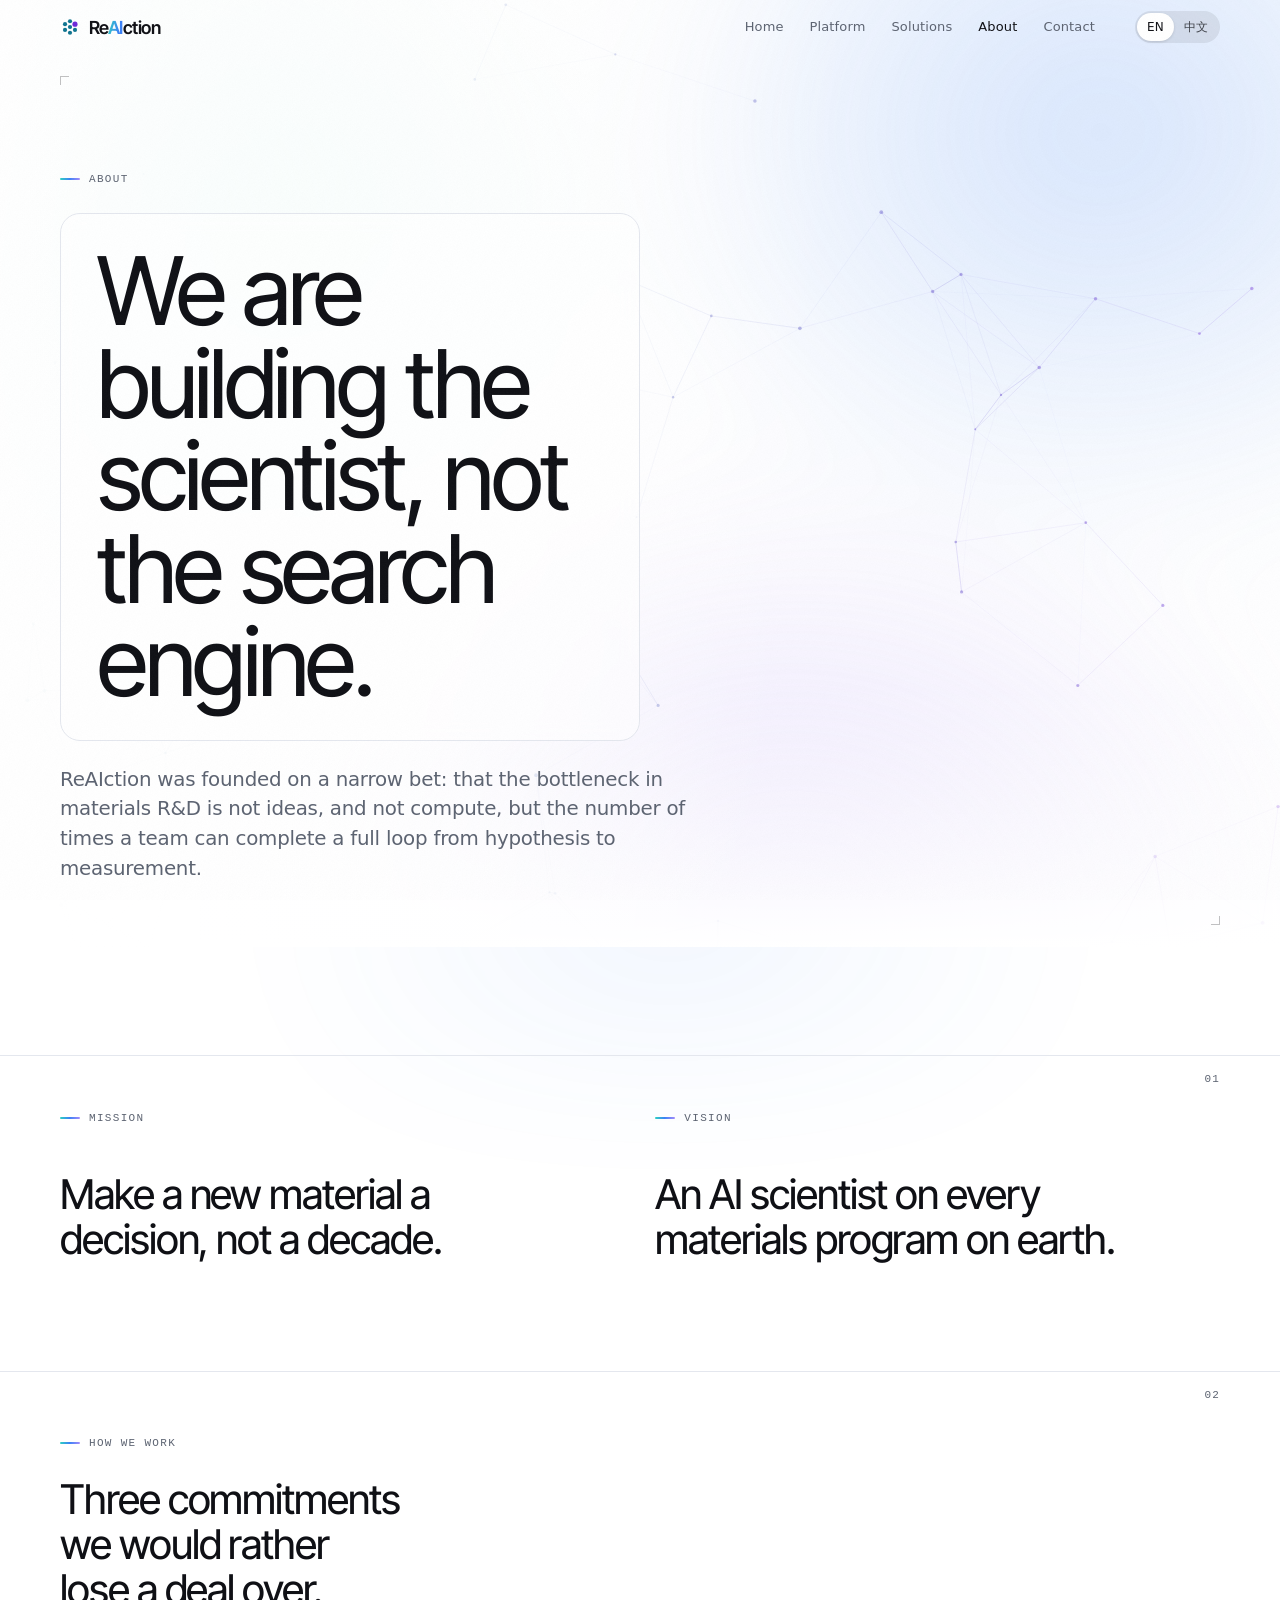
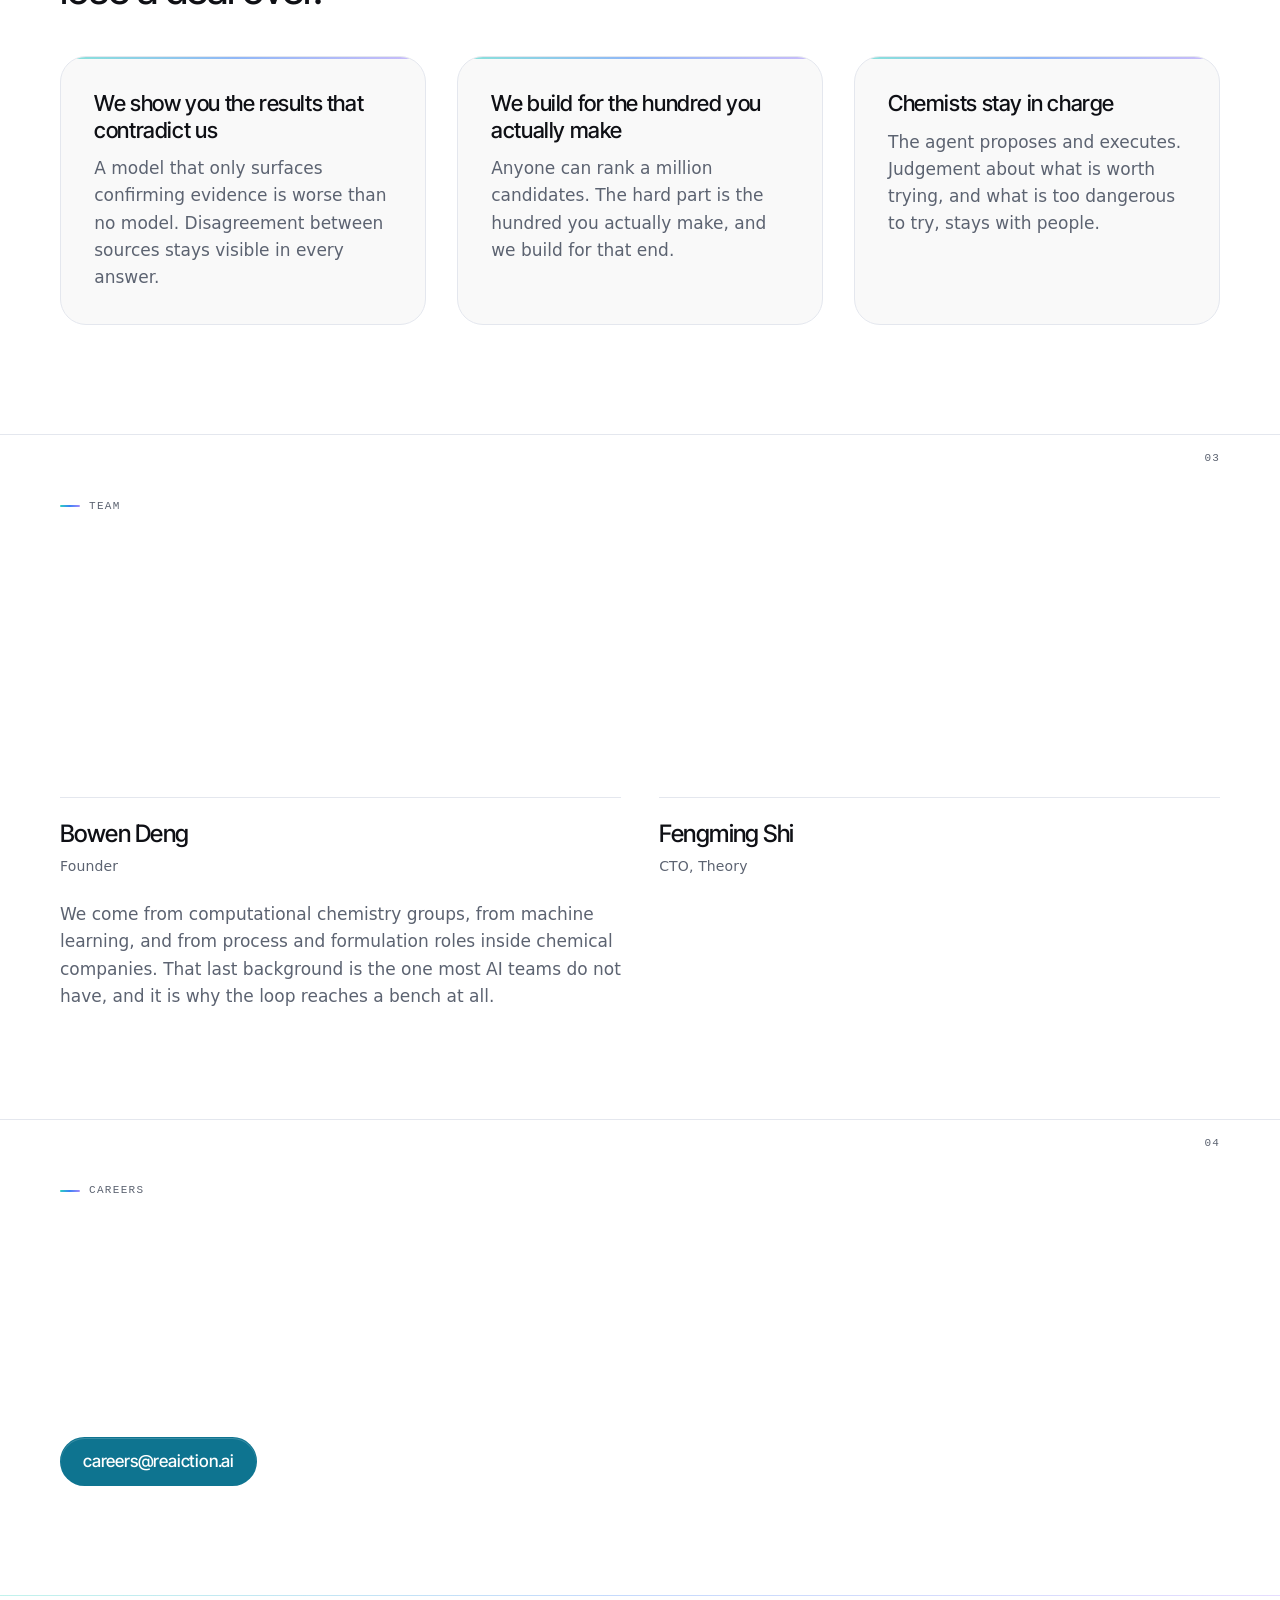
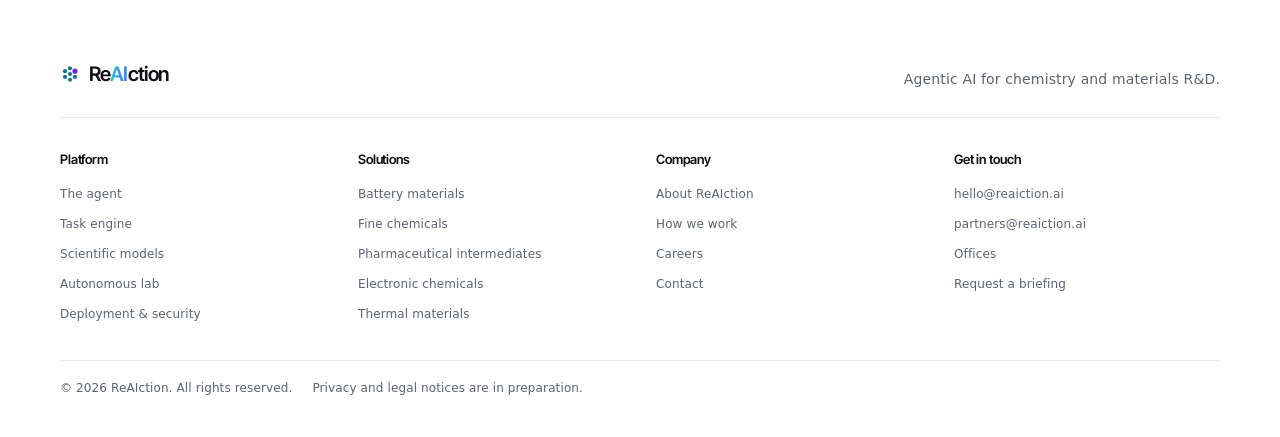
==== commit 471bfe6c: "About: describe the team by background, not by headcount A company site does not report how many peo" ====
--- a/about.html
+++ b/about.html
@@ -95,7 +95,7 @@
         data-en="Computational chemistry, machine learning, and the pilot line. The third is the one most AI teams never add." data-zh="计算化学、机器学习，和中试线。第三样是多数 AI 团队始终没有补上的。">Computational chemistry, machine learning, and the pilot line. The third is the one most AI teams never add.</h2>
     <ul class="people reveal mt-6"><li><b data-en="Bowen Deng" data-zh="邓博文">Bowen Deng</b><span data-en="Founder" data-zh="创始人">Founder</span></li><li><b data-en="Fengming Shi" data-zh="Fengming Shi">Fengming Shi</b><span data-en="CTO, Theory" data-zh="理论 CTO">CTO, Theory</span></li></ul>
     <p class="body measure reveal mt-5"
-       data-en="There are two of us so far, from computational chemistry and machine learning. The third discipline this needs — process and formulation work inside a chemical plant — is the first hire we are making. It is the part most AI teams never add, and it is why a loop reaches a bench at all." data-zh="目前是两个人，背景在计算化学与机器学习。这件事需要的第三种人——在化工厂里做过工艺与配方的——是我们要招的第一个人。那是多数 AI 团队始终没有补上的一块，也正因为缺它，闭环落不到实验台上。">There are two of us so far, from computational chemistry and machine learning. The third discipline this needs — process and formulation work inside a chemical plant — is the first hire we are making. It is the part most AI teams never add, and it is why a loop reaches a bench at all.</p>
+       data-en="We come from computational chemistry groups, from machine learning, and from process and formulation roles inside chemical companies. That last background is the one most AI teams do not have, and it is why the loop reaches a bench at all." data-zh="我们的人来自计算化学课题组、机器学习，以及化工企业的工艺与配方岗位。最后这一类背景是多数 AI 团队没有的，也正因为有它，这个闭环才真的落得到实验台上。">We come from computational chemistry groups, from machine learning, and from process and formulation roles inside chemical companies. That last background is the one most AI teams do not have, and it is why the loop reaches a bench at all.</p>
   </div>
 </section>
 
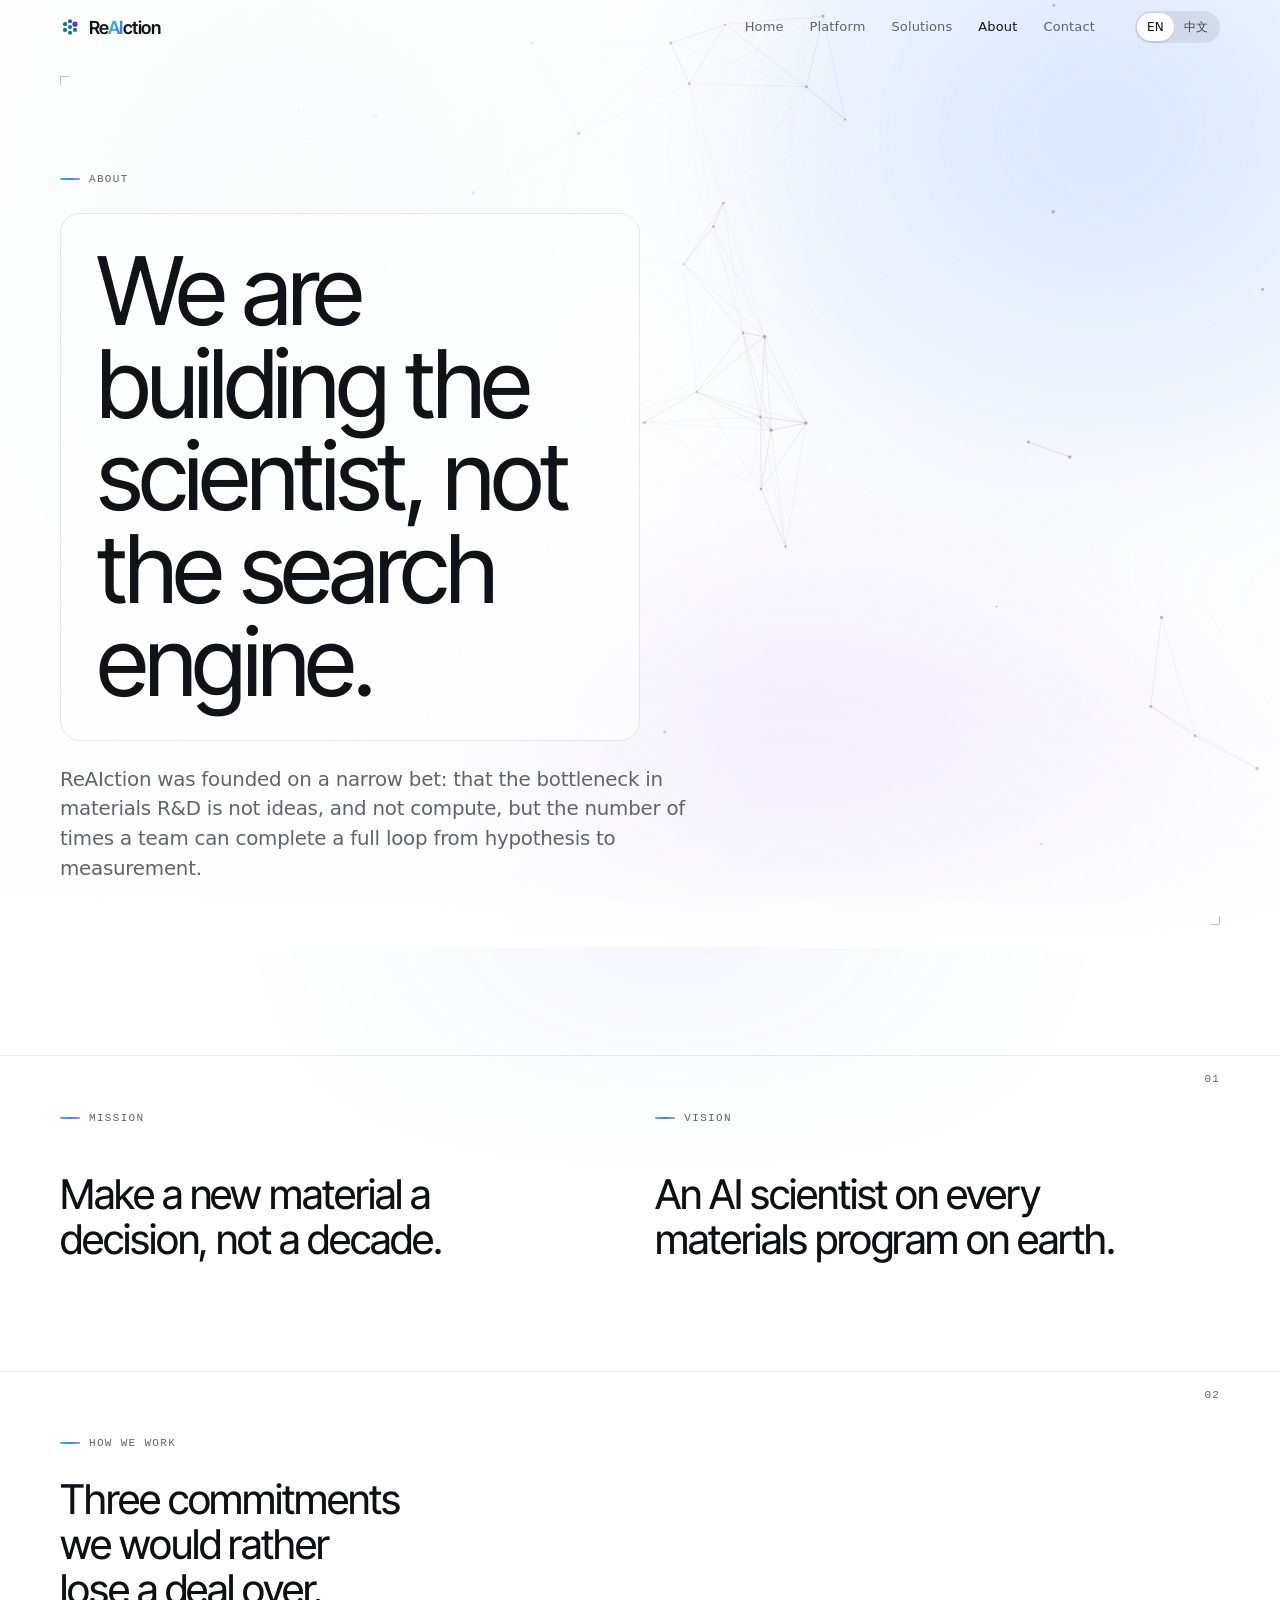
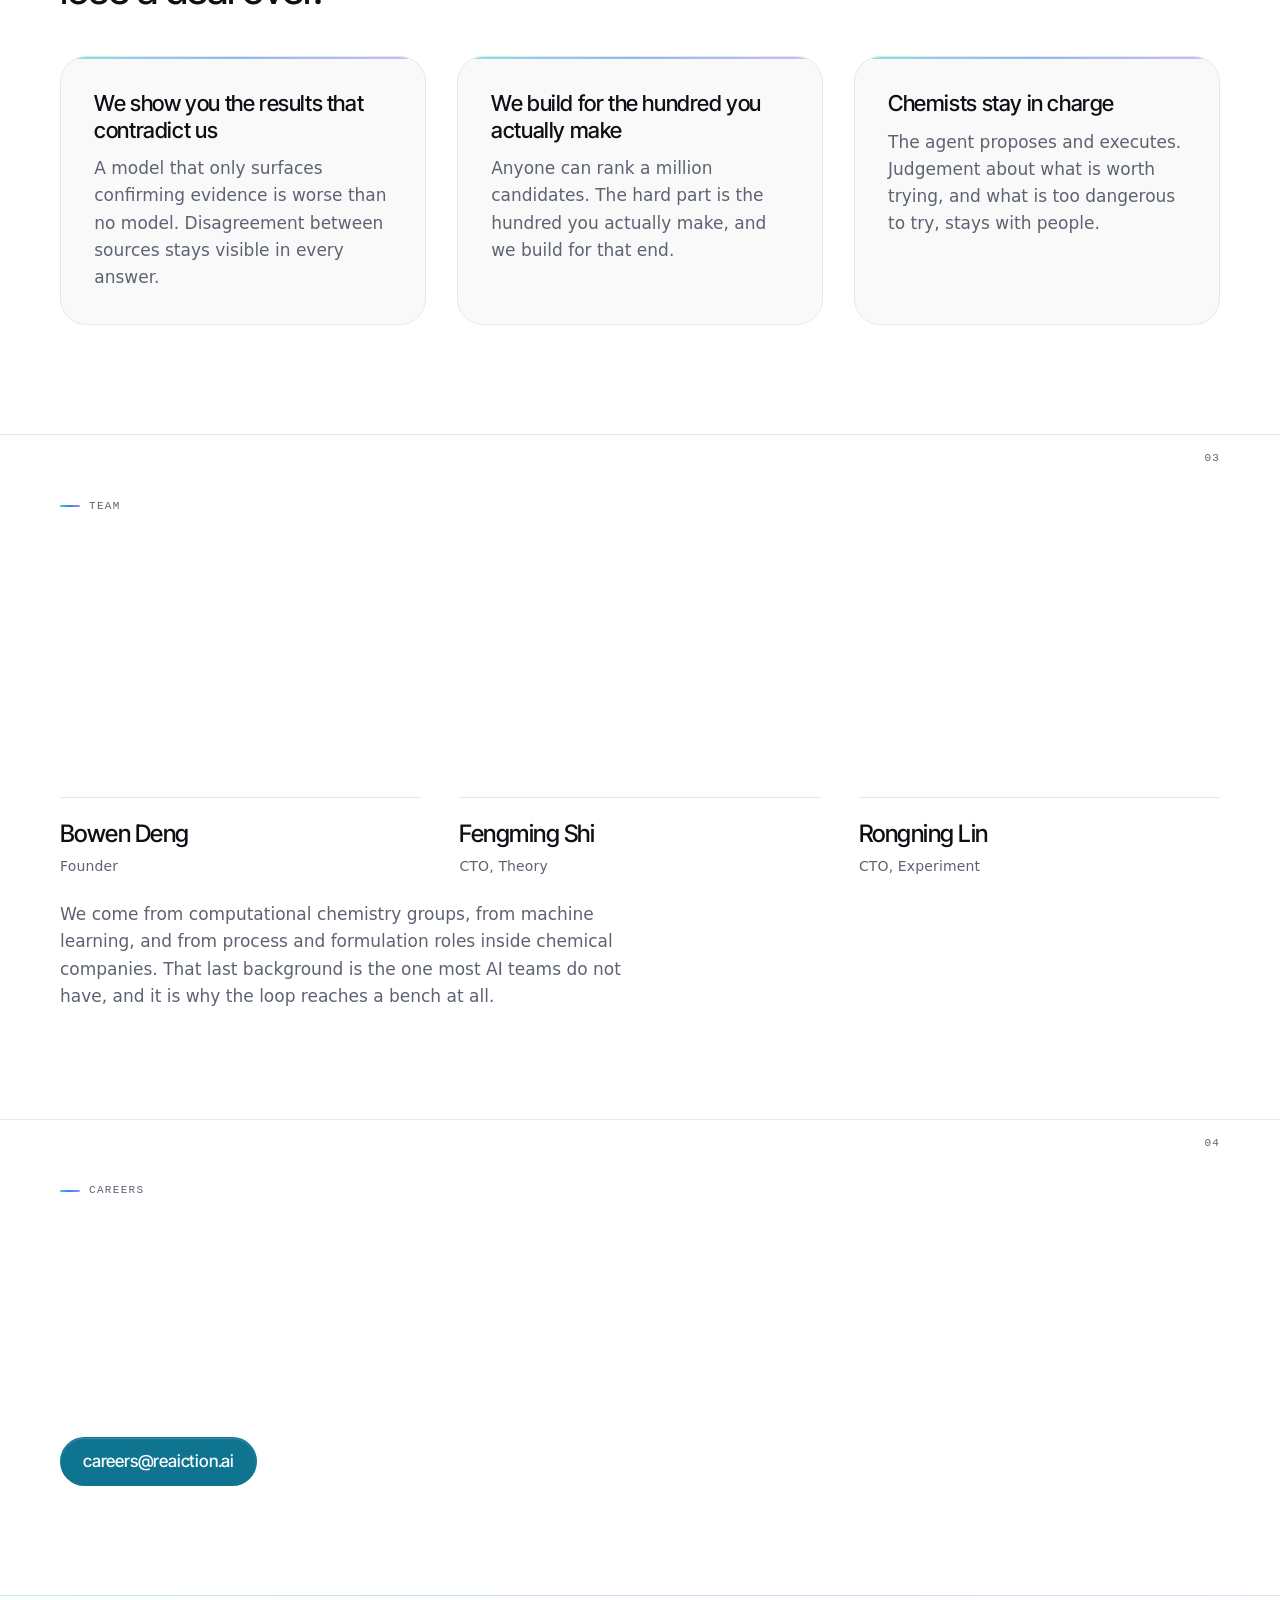
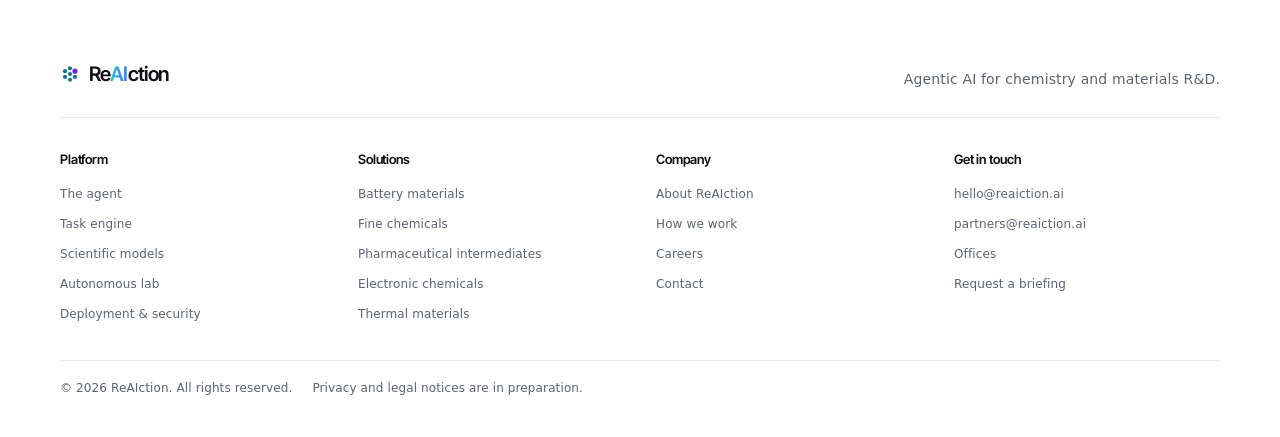
==== commit 8dc2281e: "About: add the experimental CTO Three people, and three columns to hold them — two columns left the " ====
--- a/about.html
+++ b/about.html
@@ -93,7 +93,7 @@
     <p class="eyebrow reveal" data-en="Team" data-zh="团队">Team</p>
     <h2 class="headline measure reveal split"
         data-en="Computational chemistry, machine learning, and the pilot line. The third is the one most AI teams never add." data-zh="计算化学、机器学习，和中试线。第三样是多数 AI 团队始终没有补上的。">Computational chemistry, machine learning, and the pilot line. The third is the one most AI teams never add.</h2>
-    <ul class="people reveal mt-6"><li><b data-en="Bowen Deng" data-zh="邓博文">Bowen Deng</b><span data-en="Founder" data-zh="创始人">Founder</span></li><li><b data-en="Fengming Shi" data-zh="Fengming Shi">Fengming Shi</b><span data-en="CTO, Theory" data-zh="理论 CTO">CTO, Theory</span></li></ul>
+    <ul class="people reveal mt-6"><li><b data-en="Bowen Deng" data-zh="邓博文">Bowen Deng</b><span data-en="Founder" data-zh="创始人">Founder</span></li><li><b data-en="Fengming Shi" data-zh="Fengming Shi">Fengming Shi</b><span data-en="CTO, Theory" data-zh="理论 CTO">CTO, Theory</span></li><li><b data-en="Rongning Lin" data-zh="Rongning Lin">Rongning Lin</b><span data-en="CTO, Experiment" data-zh="实验 CTO">CTO, Experiment</span></li></ul>
     <p class="body measure reveal mt-5"
        data-en="We come from computational chemistry groups, from machine learning, and from process and formulation roles inside chemical companies. That last background is the one most AI teams do not have, and it is why the loop reaches a bench at all." data-zh="我们的人来自计算化学课题组、机器学习，以及化工企业的工艺与配方岗位。最后这一类背景是多数 AI 团队没有的，也正因为有它，这个闭环才真的落得到实验台上。">We come from computational chemistry groups, from machine learning, and from process and formulation roles inside chemical companies. That last background is the one most AI teams do not have, and it is why the loop reaches a bench at all.</p>
   </div>
--- a/assets/css/reaiction.css
+++ b/assets/css/reaiction.css
@@ -483,6 +483,14 @@
    there is one. Two columns so it holds a founding pair without looking thin. */
 .people { display: grid; gap: clamp(24px, 3vw, 40px); }
 @media (min-width: 720px) { .people { grid-template-columns: repeat(2, 1fr); } }
+/* Three people in two columns leaves the third alone under the first, which
+   is the same hole five cards left in three columns. Three tracks when there
+   are exactly three. */
+@media (min-width: 860px) {
+  .people:has(> :nth-child(3)):not(:has(> :nth-child(4))) {
+    grid-template-columns: repeat(3, 1fr);
+  }
+}
 .people li { padding-top: 18px; border-top: 1px solid var(--hairline); }
 .people b    { display: block; font-size: 1.3125rem; font-weight: 600;
                letter-spacing: var(--tracking-snug); }
@@ -1644,7 +1652,11 @@
 }
 [data-lang="zh"] .footer__top .brand__zh { font-size: 1.0625rem; }
 /* On the narrowest phones the bar has no room for it; the footer still does. */
-@media (max-width: 430px) { [data-lang="zh"] .header .brand__zh { display: none; } }
+/* Measured: mark 20 + gap 9 + wordmark 73 + rule 10 + 反衍 45 = 157, and the
+   switch and the burger take 150. It fits on a 375 phone; only the 320
+   class of device is genuinely out of room. Hiding the Chinese name at
+   430 hid it on every phone there is. */
+@media (max-width: 359px) { [data-lang="zh"] .header .brand__zh { display: none; } }
 
 
 /* ============================================================================
@@ -1656,7 +1668,7 @@
    ========================================================================== */
 .section--split .wrap-wide::after {
   content: ""; display: block;
-  width: min(300px, 76%); aspect-ratio: 430 / 332;
+  width: min(330px, 84%); aspect-ratio: 430 / 332;
   margin-top: clamp(24px, 3vw, 40px);
   background-position: left center;
   background-repeat: no-repeat;
@@ -1667,11 +1679,12 @@
   .section--split .display-2          { grid-area: 2 / 1 / 3 / 2; }
   .section--split .wrap-wide::after   { grid-area: 3 / 1 / 4 / 2; align-self: start; }
 }
-#battery    .wrap-wide::after { background-image: url("../img/v-battery.png"); }
-#fine       .wrap-wide::after { background-image: url("../img/v-fine.png"); }
-#pharma     .wrap-wide::after { background-image: url("../img/v-pharma.png"); }
-#electronic .wrap-wide::after { background-image: url("../img/v-electronic.png"); }
-#thermal    .wrap-wide::after { background-image: url("../img/v-thermal.png"); }
+#battery    { --obj: url("../img/v-battery.webp");    --obj-dk: url("../img/v-battery-dark.webp"); }
+#fine       { --obj: url("../img/v-fine.webp");       --obj-dk: url("../img/v-fine-dark.webp"); }
+#pharma     { --obj: url("../img/v-pharma.webp");     --obj-dk: url("../img/v-pharma-dark.webp"); }
+#electronic { --obj: url("../img/v-electronic.webp"); --obj-dk: url("../img/v-electronic-dark.webp"); }
+#thermal    { --obj: url("../img/v-thermal.webp");    --obj-dk: url("../img/v-thermal-dark.webp"); }
+.section--split .wrap-wide::after { background-image: var(--obj); }
 
 /* ============================================================================
    v6 — THE OBJECT
@@ -1773,8 +1786,12 @@
 
 a.card[href*="solutions.html#"]::after {
   content: ""; order: -1;
-  width: 132px; height: 102px; flex: 0 0 auto;
-  margin: -8px 0 4px -8px;           /* the render carries its own margin */
+  /* The renders are now normalised to one optical size, and the size every
+     one of them can reach inside a 430:332 canvas is smaller than the largest
+     of the old ones was. The box grows by the same 10% so the row keeps the
+     presence it had while the five finally match each other. */
+  width: 146px; height: 113px; flex: 0 0 auto;
+  margin: -9px 0 4px -9px;           /* the render carries its own margin */
   background-repeat: no-repeat;
   background-position: left center;
   background-size: contain;
@@ -1782,11 +1799,12 @@
   -webkit-mask-image: none; mask-image: none;
   background-image: none;
 }
-a.card[href$="#battery"]::after    { background-image: url("../img/v-battery.png"); }
-a.card[href$="#fine"]::after       { background-image: url("../img/v-fine.png"); }
-a.card[href$="#pharma"]::after     { background-image: url("../img/v-pharma.png"); }
-a.card[href$="#electronic"]::after { background-image: url("../img/v-electronic.png"); }
-a.card[href$="#thermal"]::after    { background-image: url("../img/v-thermal.png"); }
+a.card[href$="#battery"]    { --obj: url("../img/v-battery.webp");    --obj-dk: url("../img/v-battery-dark.webp"); }
+a.card[href$="#fine"]       { --obj: url("../img/v-fine.webp");       --obj-dk: url("../img/v-fine-dark.webp"); }
+a.card[href$="#pharma"]     { --obj: url("../img/v-pharma.webp");     --obj-dk: url("../img/v-pharma-dark.webp"); }
+a.card[href$="#electronic"] { --obj: url("../img/v-electronic.webp"); --obj-dk: url("../img/v-electronic-dark.webp"); }
+a.card[href$="#thermal"]    { --obj: url("../img/v-thermal.webp");    --obj-dk: url("../img/v-thermal-dark.webp"); }
+a.card[href*="solutions.html#"]::after { background-image: var(--obj); }
 
 /* The card lifts on hover; the object leans into the light with it. */
 @media (prefers-reduced-motion: no-preference) {
@@ -1834,3 +1852,348 @@
     translate: none !important; transition: none;
   }
 }
+
+/* ============================================================================
+   v11 — TWO SHAPES THE PAGE WAS MISSING
+   The platform page ran three consecutive chapters as the same grid of cards:
+   six, then three, then seven. Nothing was wrong with any one of them, but a
+   reader meets the same box for three screens and stops reading. Neither of
+   these is decoration — each is the shape the content already had.
+
+   .matrix   a thing and the question it answers. Six models are not six
+             features; they are a division of labour, and a division of
+             labour is a table with a left column.
+   .compare  four deployment modes are a comparison, and the question a buyer
+             brings to that screen — "which one is me?" — is answerable by a
+             table and not by four cards side by side.
+   ========================================================================== */
+
+/* ---------- Matrix: label, then what it is answerable for ---------------- */
+.matrix { border-top: 1px solid var(--hairline); }
+.matrix > div {
+  display: grid; gap: 4px 28px; padding-block: 20px;
+  border-bottom: 1px solid var(--hairline);
+  align-items: baseline;
+}
+@media (min-width: 760px) {
+  .matrix > div { grid-template-columns: 140px 1fr; gap: 0 28px; }
+}
+.matrix dt {
+  display: inline-flex; align-items: center; gap: 8px;
+  font-family: var(--font-display); font-size: 1.0625rem; font-weight: 500;
+  letter-spacing: -0.014em;
+}
+/* The same lit dot the loop stages use, so a model reads as belonging to the
+   same system as the stage that calls it. */
+.matrix dt::before {
+  content: ""; width: 8px; height: 8px; border-radius: 50%;
+  background: var(--grad); flex: 0 0 auto;
+}
+.matrix dd { margin: 0; font-size: 1.0625rem; line-height: 1.6; color: var(--text-2); }
+
+/* ---------- Compare: modes down the side, criteria across ---------------- */
+.compare { width: 100%; border-collapse: collapse; margin-top: clamp(26px, 3vw, 40px); }
+.compare caption { text-align: left; font-size: 0.875rem; color: var(--text-2); padding-bottom: 14px; }
+.compare th, .compare td {
+  text-align: left; vertical-align: top;
+  padding: 16px 20px 16px 0;
+  border-bottom: 1px solid var(--hairline);
+}
+.compare thead th {
+  font-family: var(--font-mono); font-size: 0.6875rem; letter-spacing: .1em;
+  text-transform: uppercase; font-weight: 500; color: var(--text-2);
+  padding-bottom: 12px; border-bottom-color: var(--hairline-strong);
+}
+[data-lang="zh"] .compare thead th { font-size: .75rem; letter-spacing: .04em; text-transform: none; }
+.compare tbody th {
+  font-family: var(--font-display); font-size: 1.0625rem; font-weight: 500;
+  letter-spacing: -0.014em; color: var(--text); width: 22%;
+}
+.compare td { font-size: 1rem; line-height: 1.55; color: var(--text-2); }
+.compare tbody tr:last-child th, .compare tbody tr:last-child td { border-bottom: 0; }
+
+/* A table is the one place a row highlight helps: it keeps the eye on one
+   mode while it reads across. */
+@media (hover: hover) {
+  .compare tbody tr { transition: background-color .18s var(--ease); }
+  .compare tbody tr:hover { background: color-mix(in srgb, var(--text) 3%, transparent); }
+}
+
+/* Narrow: a four-column table cannot hold, so each mode becomes a block and
+   the column headings come back as labels on each cell. */
+@media (max-width: 859px) {
+  .compare, .compare tbody, .compare tr, .compare th, .compare td { display: block; width: auto; }
+  .compare thead { display: none; }
+  .compare tbody tr {
+    padding-block: 18px; border-bottom: 1px solid var(--hairline);
+  }
+  .compare tbody tr:last-child { border-bottom: 0; }
+  .compare tbody th { padding: 0 0 8px; border: 0; width: auto; }
+  .compare td { padding: 4px 0; border: 0; }
+  .compare td::before {
+    content: attr(data-label) "  ";
+    font-family: var(--font-mono); font-size: 0.6875rem; letter-spacing: .08em;
+    text-transform: uppercase; color: var(--text-3);
+  }
+  [data-lang="zh"] .compare td::before { font-size: .75rem; letter-spacing: .04em; text-transform: none; }
+}
+
+/* ============================================================================
+   v12 — OBJECTS ON THE INNER COVERS
+   Only the home page opened on something; the other four opened on an empty
+   field. Each inner cover now carries the object that page is about.
+
+     solutions   all five industry molecules in one arc — the page's own
+                 argument is "five industries, one method", and five objects
+                 on one curve is that sentence as a picture
+     technology  coronene, a real graphene fragment. Flat and hexagonal where
+                 the home page's object is lobed and three-dimensional, so
+                 the platform page does not read as a second serving
+
+   About and Contact are left alone on purpose: an object there would be
+   decoration, and this site has so far only put a picture where the picture
+   was a result.
+   ========================================================================== */
+
+.cover[data-cover="short"] .cover__obj {
+  position: absolute; z-index: -1; pointer-events: none;
+  background-repeat: no-repeat;
+  background-position: right center;
+  background-size: contain;
+}
+.js .cover__obj { opacity: 0; }
+.js.is-lit .cover__obj { animation: cover-in 1.6s var(--ease-out-expo) .25s both; }
+.no-js .cover__obj { opacity: 1; }
+@media (prefers-reduced-motion: reduce) { .js .cover__obj { opacity: 1 !important; animation: none; } }
+
+/* The field steps back wherever an object is present, for the same reason it
+   does on the home page: two science visuals on one screen fight. */
+.is-ready .cover:has(.cover__obj) .cover__field,
+.is-lit   .cover:has(.cover__obj) .cover__field { opacity: .30; }
+
+/* Solutions: a wide arc, so it sits low and spans rather than towering. */
+#cover-solutions .cover__obj {
+  /* Clear of the lead: the arc sat across the sentence at 1440. */
+  right: -4%; bottom: -10%;
+  width: min(58vw, 780px); aspect-ratio: 1480 / 347;
+  opacity: .88;
+  --obj: url("../img/v-family.webp"); --obj-dk: url("../img/v-family-dark.webp");
+}
+/* Technology: a disc, so it behaves like the home page's object — right, tall. */
+#cover-technology .cover__obj {
+  /* A disc reads larger than its bounding box; 42vw dominated the headline. */
+  right: -4%; top: 46%; translate: 0 -50%;
+  width: min(33vw, 400px); aspect-ratio: 1;
+  opacity: .9;
+  --obj: url("../img/v-coronene.webp"); --obj-dk: url("../img/v-coronene-dark.webp");
+}
+/* Which file each cover uses is set on the id above; that it uses one is set
+   here. If the id rule carried `background-image` as well, it would outrank
+   the light/dark switch further down and the dark page would keep the render
+   made for a white one — which is exactly what it did. */
+.cover__obj { background-image: var(--obj); }
+@media (max-width: 899px) {
+  #cover-solutions .cover__obj  { right: -10%; bottom: -10%; width: min(96vw, 600px); opacity: .5; }
+  #cover-technology .cover__obj { right: -14%; width: min(64vw, 380px); opacity: .5; }
+}
+
+/* ============================================================================
+   v13 — COMPOSITION
+   Measured against the reference heroes at 1440x900. The largest band of
+   empty pixels anywhere on our cover was 36px; Isomorphic's is 132 and
+   XtalPi's is 103. Ours had a single unbroken 696px column of content. That
+   is the whole difference, and none of it is the typeface: the text block
+   and the object were stacked down the same vertical run with the gaps
+   between them set to "padding" rather than to "nothing".
+
+   Five changes, all of them numbers that were already here:
+
+   1. The type block moves to the top. Bottom-aligned, it ran to the floor
+      and met the object coming down, which is what closed the gap.
+   2. The headline comes down from 96px to 60px. Isomorphic's is about half
+      of what ours was — small type with space around it reads as composed;
+      large type reads as raised voice.
+   3. The frame stops fitting the text. Theirs is a field the words stand in
+      with two thirds of it empty; ours was shrink-wrapped to four lines.
+   4. The object bleeds off the bottom edge instead of floating clear of it,
+      so it reads as larger than the frame rather than as a pasted picture.
+   5. The band under the header is left empty.
+   ========================================================================== */
+
+.cover[data-cover="full"] {
+  justify-content: flex-start;
+  padding-block: clamp(140px, 21vh, 250px) clamp(48px, 7vh, 96px);
+}
+
+.cover[data-cover="full"] .display-1 {
+  font-size: clamp(2.375rem, 4.2vw, 3.75rem);
+  line-height: 1.06;
+  max-width: min(600px, 44%);
+  /* The room below the last line is the point: the frame is a field, not a
+     box cut to the text. */
+  padding: clamp(28px, 2.8vw, 38px) clamp(30px, 3.2vw, 42px) clamp(84px, 10vw, 140px);
+}
+[data-lang="zh"] .cover[data-cover="full"] .display-1 {
+  font-size: clamp(1.875rem, 3.2vw, 2.875rem);
+  line-height: 1.24;
+  /* Two lines of Chinese where English takes four, so the same padding-bottom
+     leaves a field that reads as a mistake rather than as air. */
+  max-width: min(470px, 36%);
+  padding-bottom: clamp(56px, 6.5vw, 92px);
+}
+
+/* Lower-right, running off the bottom edge. */
+.cover__mol {
+  top: auto; bottom: -13%; right: -6%;
+  translate: calc(var(--mx, 0) * 1px) calc(var(--my, 0) * 1px);
+  width: min(56vw, 800px);
+}
+@media (max-width: 899px) {
+  .cover[data-cover="full"] { padding-block: clamp(104px, 15vh, 150px) clamp(36px, 5vh, 64px); }
+  .cover[data-cover="full"] .display-1,
+  [data-lang="zh"] .cover[data-cover="full"] .display-1 { max-width: none; }
+  /* The field below the last line is a desktop move: there the object sits
+     behind it. On a phone the object is below the whole block, so the same
+     padding is just an empty box under two lines of type. */
+  .cover[data-cover="full"] .display-1,
+  [data-lang="zh"] .cover[data-cover="full"] .display-1 {
+    padding-bottom: clamp(26px, 5vw, 36px);
+  }
+  /* Measured at 375px: the object used to start at y=568 while the buttons
+     ended at y=603, so the blob ran under "contact us" and was then sliced
+     flat by the bottom of the section. Sized to the room that is actually
+     left under the actions, and sitting on the section edge instead of
+     being cut by it. */
+  .cover__mol {
+    bottom: 0; right: -9%;
+    width: min(70vw, 292px);
+    opacity: .78;
+  }
+}
+
+
+/* ============================================================================
+   v14 — WHAT THE SCREENSHOTS SHOWED
+   Everything in this layer came out of looking at rendered pixels at 375 and
+   1440, in both appearances, rather than out of reading the stylesheet. The
+   four problems were: the right half of the page was empty on every text
+   section, five cards into three columns left a hole, the final call sat on a
+   five-character widow, and the objects were rendered for a white page and
+   went milky on a dark one.
+   ========================================================================== */
+
+/* ---------- 1. The right half ---------------------------------------------
+   Measured on the home page at 1440: section 01 used x=88..850 and left 590px
+   of nothing beside it, for six hundred pixels of height, with the section
+   number floating alone at the far edge. A single left column under a full
+   width rule is what a document looks like, not what a page looks like.
+
+   So the label and the sentence stay left, and the argument moves into a
+   second column beside them. No new content — the same paragraphs, given the
+   width the page already had. */
+@media (min-width: 1000px) {
+  .section--two > .wrap-wide,
+  .section--two > .wrap {
+    display: grid;
+    grid-template-columns: minmax(0, 5fr) minmax(0, 6fr);
+    column-gap: clamp(48px, 6vw, 104px);
+    align-items: start;
+  }
+  /* The eyebrow labels the whole section, so it keeps the full width. */
+  .section--two > * > .eyebrow   { grid-column: 1 / -1; grid-row: 1; }
+  .section--two > * > .headline,
+  .section--two > * > .display-2 { grid-column: 1; grid-row: 2; }
+  .section--two > * > :not(.eyebrow):not(.headline):not(.display-2) {
+    grid-column: 2;
+  }
+  /* One rhythm for the whole section instead of four stacked utility
+     margins, which in two columns were pushing the right column's blocks
+     apart while leaving the headline 28px below the first line beside it. */
+  .section--two > * { row-gap: clamp(24px, 2.6vw, 34px); }
+  .section--two > * > .headline,
+  .section--two > * > .display-2,
+  .section--two .mt-4, .section--two .mt-5,
+  .section--two .mt-6, .section--two .mt-7 { margin-top: 0 !important; }
+  .section--two .measure { max-width: none; }
+  /* The source note is an aside, not the next paragraph. */
+  .section--two .legal { margin-top: clamp(14px, 1.6vw, 22px) !important; }
+
+  /* The headline is the left column's whole job. `ch` is the width of a
+     latin zero, which is about half a Chinese character, so the Chinese
+     measure is set in `em` — 9ch gave four characters a line. */
+  .section--two > * > .headline.measure,
+  .section--two > * > .display-2 { max-width: 17ch; }
+  [data-lang="zh"] .section--two > * > .headline.measure,
+  [data-lang="zh"] .section--two > * > .display-2 { max-width: 9em; }
+}
+
+/* ---------- 2. Five into three --------------------------------------------
+   Three columns and five cards put two cards in the last row and left the
+   third slot open — 396px of hole under the grid, which is the first thing
+   the eye goes to. Six tracks instead: three cards of two tracks, then two
+   cards of three. The row fills, and the two that carry the widest copy get
+   the extra width. */
+@media (min-width: 1000px) {
+  .grid-3:has(> :nth-child(5)):not(:has(> :nth-child(6))) {
+    grid-template-columns: repeat(6, minmax(0, 1fr));
+  }
+  .grid-3:has(> :nth-child(5)):not(:has(> :nth-child(6))) > * { grid-column: span 2; }
+  .grid-3:has(> :nth-child(5)):not(:has(> :nth-child(6))) > :nth-child(4),
+  .grid-3:has(> :nth-child(5)):not(:has(> :nth-child(6))) > :nth-child(5) { grid-column: span 3; }
+}
+
+/* ---------- 3. The widow at the end ---------------------------------------
+   "我们这儿听到。" alone on a second line, centred, under a line that ran the
+   full measure. Balanced wrapping fixes both languages without picking a
+   character count that only suits one of them. */
+.section--feature .display-2,
+.section--feature .lead.center { text-wrap: balance; }
+
+/* Centring is an ending, not a layout. On a phone the same three centred
+   lines read as a ragged triangle against a page that is left-aligned all
+   the way down to it. */
+@media (max-width: 719px) {
+  .section--feature .center,
+  .section--feature .lead.center { text-align: left; margin-inline: 0; }
+  .section--feature .actions[style] { justify-content: flex-start !important; }
+}
+
+/* ---------- 4. The objects on a dark page ---------------------------------
+   Every render was lit against a white world at strength .75, and glass at
+   88% transmission in front of a white world transmits white — which is why
+   the objects went milky on the dark page and read as pastel stickers rather
+   than as glass. Colour correction cannot fix that; it is the lighting.
+
+   So there is a second set, rendered against a near-black world with the
+   four area lights carrying the silhouette, and the page picks the set that
+   matches its appearance. Every object holds its two files on --obj and
+   --obj-dk; only the switch lives here.
+
+   The home page's cover object is the one exception: it is a forty-frame
+   animation, so its dark version is a re-render of the whole sequence and
+   is not in this pass. It keeps the correction. */
+@media (prefers-color-scheme: dark) {
+  :root:not([data-theme="light"]) .section--split .wrap-wide::after,
+  :root:not([data-theme="light"]) a.card[href*="solutions.html#"]::after,
+  :root:not([data-theme="light"]) .cover__obj { background-image: var(--obj-dk, var(--obj)); }
+}
+:root[data-theme="dark"] .section--split .wrap-wide::after,
+:root[data-theme="dark"] a.card[href*="solutions.html#"]::after,
+:root[data-theme="dark"] .cover__obj { background-image: var(--obj-dk, var(--obj)); }
+:root[data-theme="light"] .section--split .wrap-wide::after,
+:root[data-theme="light"] a.card[href*="solutions.html#"]::after,
+:root[data-theme="light"] .cover__obj { background-image: var(--obj); }
+
+:root { --obj-fix: none; }
+@media (prefers-color-scheme: dark) {
+  :root:not([data-theme="light"]) {
+    --obj-fix: saturate(1.16) contrast(1.05) brightness(.93)
+               drop-shadow(0 0 26px color-mix(in oklab, var(--glow-2) 38%, transparent));
+  }
+}
+:root[data-theme="dark"] {
+  --obj-fix: saturate(1.16) contrast(1.05) brightness(.93)
+             drop-shadow(0 0 26px color-mix(in oklab, var(--glow-2) 38%, transparent));
+}
+:root[data-theme="light"] { --obj-fix: none; }
+.cover__mol { filter: var(--obj-fix); }
